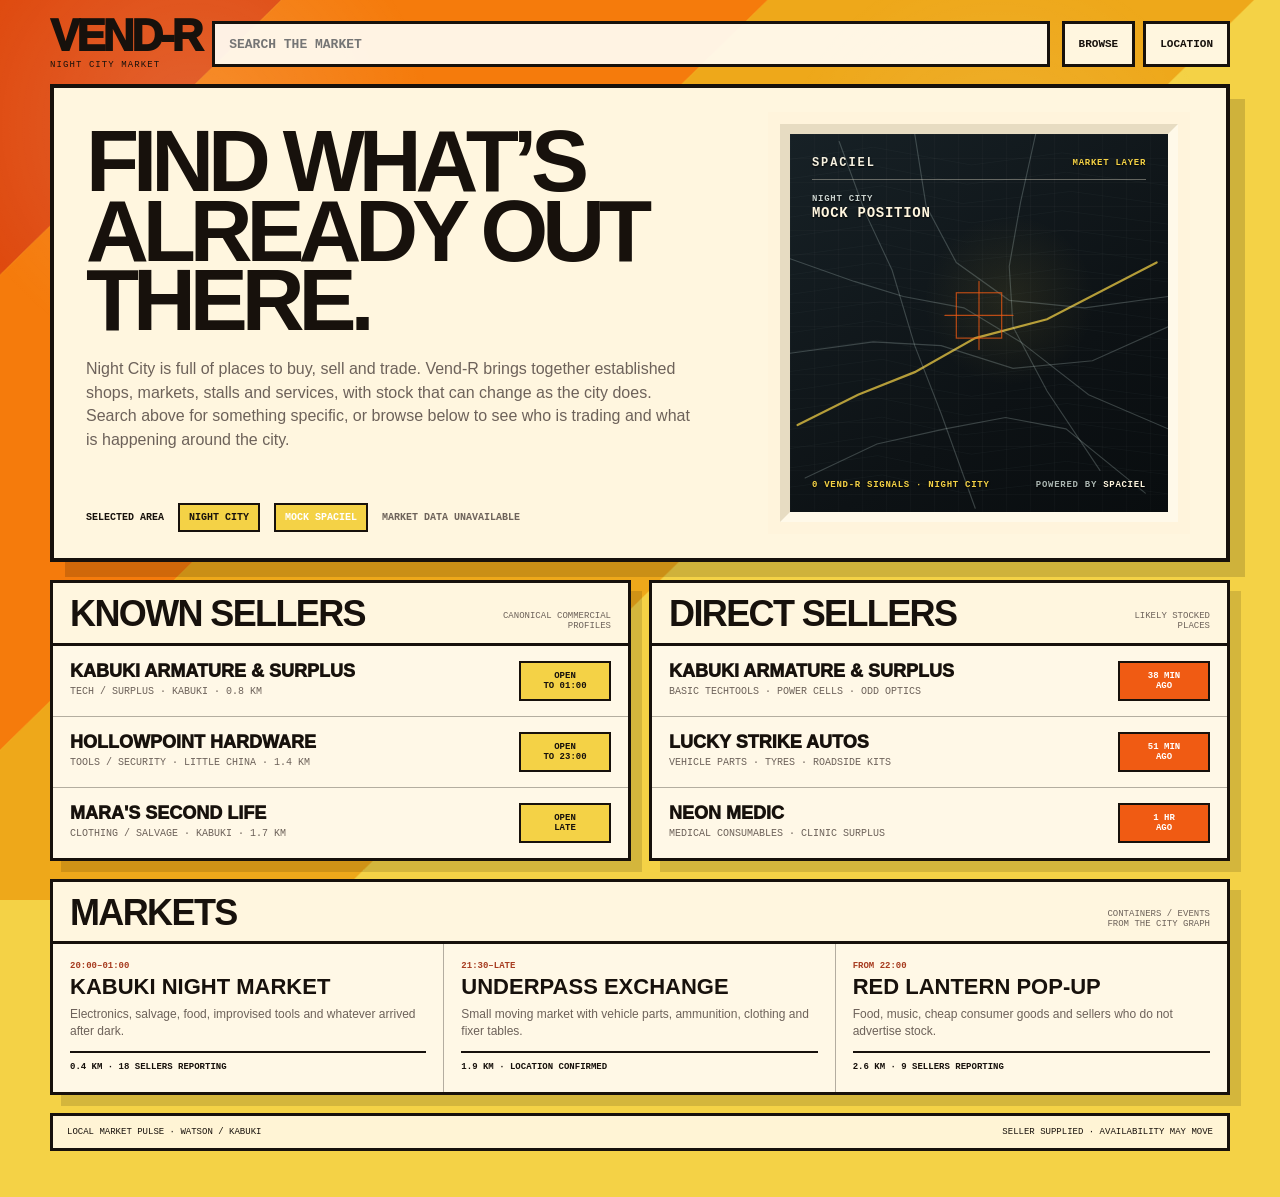
==== web/vendr-live/index.html @ 5e188786 "Keep Vend-R header visually unchanged while sticky" ====
<!doctype html>
<!-- LIVE VEND-R FRONTEND NOTE:
     Canonical browser UI: vendr-live-catalogger-demo/web/vendr-live/index.html
     This is the Supabase-connected Vend-R frontend. Apply live UI changes here.
     Do not use main/index.html or the duplicate frontend as the live UI source.
-->
<html lang="en">
<head>
<meta charset="utf-8">
<meta name="viewport" content="width=device-width,initial-scale=1">
<title>Vend-R · Night City Market</title>
<style>
:root{
  /* -------- LOCKED THEME -------- */
  --rear-1:#df4a0f;   /* deepest orange */
  --rear-2:#f57b0c;   /* tangerine */
  --rear-3:#eea81a;   /* amber */
  --rear-4:#f4d246;   /* yellow field */

  --front-1:#f05b13;
  --front-2:#f47b10;
  --front-3:#eda315;

  --cream:#fff6df;
  --paper:#fffaf0;
  --ink:#17110c;
  --muted:#6d625a;
  --rule:rgba(23,17,12,.32);

  --panel-border:3px solid var(--ink);
  --hero-border:4px solid var(--ink);
  --shadow:11px 11px 0 rgba(0,0,0,.13);
  --hero-shadow:15px 15px 0 rgba(0,0,0,.15);

  --slant:95vw;
  --band-step:38vw;
  --band-period:204vw;
  --bg-band-width:133vw;
  --bg-yellow-width:185vw;

  --fg-start:135vw;
  --fg-end:-360vw;
  --bg-base:-99.5vw;
}
*{box-sizing:border-box}
html{background:var(--rear-4)}
body{
  margin:0;
  min-height:100vh;
  background:var(--rear-4);
  color:var(--ink);
  font-family:Arial,Helvetica,sans-serif;
}
button,input,select{font:inherit}

/* -------- MOCK SPATIAL CONTROL -------- */
.topbar-actions{display:flex;gap:8px;align-items:center}
.spatial-source-token{background:var(--front-1);color:#fff}
.spatial-overlay[hidden]{display:none}
.spatial-overlay{
  position:fixed;inset:0;z-index:9000;display:grid;place-items:center;
  padding:18px;background:rgba(23,17,12,.58)
}
.spatial-dialog{
  width:min(620px,100%);border:4px solid var(--ink);background:var(--cream);
  box-shadow:18px 18px 0 rgba(0,0,0,.23)
}
.spatial-dialog-head{
  display:flex;justify-content:space-between;gap:18px;align-items:flex-start;
  padding:18px;border-bottom:3px solid var(--ink)
}
.spatial-dialog-head h2{
  margin:5px 0 0;font-size:clamp(28px,5vw,42px);line-height:.9;
  letter-spacing:-.04em;text-transform:uppercase
}
.spatial-dialog-head p{
  max-width:500px;margin:9px 0 0;color:var(--muted);font-size:12px;line-height:1.45
}
.spatial-close{
  flex:0 0 38px;width:38px;height:38px;border:2px solid var(--ink);
  background:var(--paper);font-weight:1000;cursor:pointer
}
.spatial-dialog-body{display:grid;gap:14px;padding:18px}
.spatial-dialog-body label{
  display:grid;gap:7px;font:900 9px ui-monospace,SFMono-Regular,Menlo,monospace;
  text-transform:uppercase
}
.spatial-dialog-body select{
  width:100%;min-height:48px;border:3px solid var(--ink);background:var(--paper);
  color:var(--ink);padding:0 12px;font:800 13px ui-monospace,SFMono-Regular,Menlo,monospace
}
.spatial-readout{
  border:2px solid var(--ink);background:var(--paper);padding:12px;
  font:800 10px ui-monospace,SFMono-Regular,Menlo,monospace;
  line-height:1.65;text-transform:uppercase
}
.spatial-actions{display:flex;justify-content:flex-end;gap:9px}
.spatial-actions button{
  min-height:44px;border:3px solid var(--ink);background:var(--rear-4);color:var(--ink);
  padding:0 14px;font:1000 10px ui-monospace,SFMono-Regular,Menlo,monospace;
  text-transform:uppercase;cursor:pointer
}
.spatial-actions .primary{background:var(--front-1);color:#fff}
@media(max-width:620px){
  .topbar-actions{gap:5px}
  .topbar-actions .action-btn{padding:0 9px}
  .spatial-dialog{box-shadow:10px 10px 0 rgba(0,0,0,.23)}
}

/* -------- BACKGROUND FIELD -------- */
.background{
  position:fixed;
  inset:0;
  z-index:0;
  overflow:hidden;
  background:var(--rear-4);
}
.bg-train{
  position:absolute;
  inset:0 auto 0 0;
  width:5000vw;
  will-change:transform;
}
.bg-period{
  position:absolute;
  top:0;
  width:var(--band-period);
  height:100%;
}
.bg-band{
  position:absolute;
  top:-16vh;
  height:132vh;
  width:var(--bg-band-width);
  clip-path:polygon(var(--slant) 0,100% 0,var(--band-step) 100%,0 100%);
}
.bg-band.one{left:0;background:var(--rear-1)}
.bg-band.two{left:38vw;background:var(--rear-2)}
.bg-band.three{left:76vw;background:var(--rear-3)}
.bg-band.four{
  left:114vw;
  width:var(--bg-yellow-width);
  clip-path:polygon(var(--slant) 0,100% 0,90vw 100%,0 100%);
  background:var(--rear-4);
}
.background:after{
  content:"";
  position:absolute;
  inset:0;
  pointer-events:none;
  background:
    radial-gradient(circle at 15% 14%, rgba(255,255,255,.14), transparent 18%),
    radial-gradient(circle at 78% 20%, rgba(255,255,255,.09), transparent 18%);
}

/* -------- GLOBAL APP FRAME -------- */
.app{position:relative;z-index:10}
.view{display:none}
.view.active{display:block}
.shell{
  width:min(1180px, calc(100% - 28px));
  margin:0 auto;
  padding:18px 0 46px;
}
.topbar{
  position:sticky;
  top:0;
  z-index:400;
  display:grid;
  grid-template-columns:auto 1fr auto;
  align-items:center;
  gap:12px;
  margin-bottom:14px;
}
.brand{
  font-weight:1000;
  font-size:clamp(28px,4vw,44px);
  letter-spacing:-.07em;
  line-height:.8;
}
.brand small{
  display:block;
  margin-top:7px;
  font:9px ui-monospace,SFMono-Regular,Menlo,monospace;
  letter-spacing:.12em;
  text-transform:uppercase;
}
.inline-search{
  position:relative;
  height:46px;
  border:3px solid var(--ink);
  background:rgba(255,250,240,.95);
  display:flex;
  align-items:center;
}
.search-suggest{
  position:absolute;
  z-index:300;
  top:calc(100% + 7px);
  left:-3px;
  right:-3px;
  border:3px solid var(--ink);
  background:var(--paper);
  max-height:min(62vh,520px);
  overflow-y:scroll;
  overflow-x:hidden;
  scrollbar-width:auto;
  scrollbar-color:var(--front-1) var(--cream);
}
.search-suggest::-webkit-scrollbar{width:13px}
.search-suggest::-webkit-scrollbar-track{
  background:var(--cream);
  border-left:2px solid var(--ink);
}
.search-suggest::-webkit-scrollbar-thumb{
  background:var(--front-1);
  border:2px solid var(--ink);
}
.search-suggest[hidden]{display:none}
.suggest-head{
  padding:8px 11px;
  border-bottom:2px solid var(--ink);
  background:var(--cream);
  color:var(--muted);
  font:900 8px ui-monospace,SFMono-Regular,Menlo,monospace;
  text-transform:uppercase;
  letter-spacing:.08em;
}
.suggest-row{
  width:100%;
  border:0;
  border-bottom:1px solid var(--rule);
  background:transparent;
  color:var(--ink);
  padding:10px 11px;
  text-align:left;
  cursor:pointer;
}
.suggest-row:last-child{border-bottom:0}
.suggest-row:hover,.suggest-row.active{background:rgba(244,210,70,.22)}
.suggest-row strong{
  display:block;
  font-size:14px;
  line-height:1;
  text-transform:uppercase;
}
.suggest-row span{
  display:block;
  margin-top:4px;
  color:var(--muted);
  font:800 8px ui-monospace,SFMono-Regular,Menlo,monospace;
  text-transform:uppercase;
}
.suggest-row.search-all{
  background:var(--rear-4);
  border-top:2px solid var(--ink);
}
.search-page-hero{
  padding:22px 24px 24px;
}
.search-page-hero .hero-title{
  margin-bottom:12px;
  font-size:clamp(42px,7.5vw,88px);
}
.search-page-copy{
  max-width:760px;
  color:var(--muted);
  font-size:14px;
  line-height:1.45;
}
.search-page-form{
  display:grid;
  grid-template-columns:minmax(0,1fr) auto;
  margin-top:18px;
  border:4px solid var(--ink);
  background:var(--paper);
}
.search-page-form input{
  min-width:0;
  border:0;
  outline:0;
  background:transparent;
  padding:0 16px;
  min-height:58px;
  color:var(--ink);
  font:900 17px ui-monospace,SFMono-Regular,Menlo,monospace;
  text-transform:uppercase;
}
.search-page-form button{
  border:0;
  border-left:4px solid var(--ink);
  padding:0 18px;
  background:var(--front-1);
  color:#fff;
  font:1000 11px ui-monospace,SFMono-Regular,Menlo,monospace;
  text-transform:uppercase;
  cursor:pointer;
}
.search-empty{
  margin-top:18px;
  border:4px solid var(--ink);
  background:var(--cream);
  box-shadow:var(--shadow);
  padding:22px;
  font-weight:900;
  text-transform:uppercase;
}
@media(max-width:520px){
  .search-page-form{grid-template-columns:1fr}
  .search-page-form button{min-height:44px;border-left:0;border-top:4px solid var(--ink)}
  .search-suggest{
    max-height:195px;
    scrollbar-gutter:stable;
  }
  .suggest-head{min-height:27px}
  .suggest-row{
    min-height:56px;
    padding-top:9px;
    padding-bottom:9px;
  }
}
.inline-search input{
  width:100%;
  height:100%;
  border:0;
  outline:0;
  background:transparent;
  padding:0 14px;
  color:var(--ink);
  font:700 13px ui-monospace,SFMono-Regular,Menlo,monospace;
}
.action-btn{
  height:46px;
  border:3px solid var(--ink);
  background:var(--cream);
  padding:0 14px;
  color:var(--ink);
  font:900 11px ui-monospace,SFMono-Regular,Menlo,monospace;
  text-transform:uppercase;
  cursor:pointer;
}

.hero{
  background:var(--cream);
  border:var(--hero-border);
  box-shadow:var(--hero-shadow);
  padding:26px;
  margin-bottom:18px;
}
.home-hero{padding:0;overflow:hidden}
.home-hero-grid{
  display:grid;
  grid-template-columns:minmax(0,1fr) clamp(414px,40vw,494px);
  min-height:438px;
  align-items:stretch;
}
.home-hero-copy{
  padding:30px 28px 26px 32px;
  display:flex;
  flex-direction:column;
  justify-content:space-between;
  gap:30px;
}
.home-hero .hero-title{
  max-width:720px;
  margin-bottom:22px;
  font-size:clamp(46px,6.8vw,88px);
}
.home-hero .hero-copy{max-width:640px;font-size:16px}
.hero-location-line{margin-top:0}

/* Spaciel sits inside an equal cream surround. The bevel is one simple sloped frame. */
.spaciel-aperture{
  position:relative;
  align-self:center;
  justify-self:center;
  width:calc(100% - 48px);
  max-width:422px;
  aspect-ratio:1/1;
  margin:24px;
  padding:12px;
  background:#fff4dc;
}
.spaciel-cutin{
  position:relative;
  width:100%;
  height:100%;
  min-width:0;
  min-height:0;
  overflow:hidden;
  border:10px solid;
  border-color:
    #e7dcc2
    #fff9e9
    #fff9e9
    #e7dcc2;
  background:
    radial-gradient(circle at 58% 44%,rgba(244,210,70,.09),transparent 28%),
    linear-gradient(145deg,#172126,#0d1215 64%,#090d0f);
  color:#f5f0df;
  isolation:isolate;
}
.spaciel-cutin:after{
  content:"";
  position:absolute;
  inset:0;
  pointer-events:none;
  z-index:2;
  box-shadow:inset 0 0 55px rgba(0,0,0,.62);
  background:
    linear-gradient(rgba(255,255,255,.025) 1px,transparent 1px),
    linear-gradient(90deg,rgba(255,255,255,.025) 1px,transparent 1px);
  background-size:24px 24px;
  mix-blend-mode:screen;
}
#spacielCanvas,
#searchSpacielCanvas{
  position:absolute;
  inset:0;
  width:100%;
  height:100%;
  z-index:1;
  display:block;
}
.spaciel-hud{
  position:absolute;
  z-index:3;
  font:900 9px ui-monospace,SFMono-Regular,Menlo,monospace;
  letter-spacing:.08em;
  text-transform:uppercase;
  text-shadow:0 1px 2px #000;
}
.spaciel-topline{
  top:22px;left:22px;right:22px;
  display:flex;justify-content:space-between;align-items:center;
  padding-bottom:9px;border-bottom:1px solid rgba(255,246,223,.35);
}
.spaciel-topline strong{font-size:12px;letter-spacing:.16em}
.spaciel-topline span{color:#f4d246}
.spaciel-place{top:60px;left:22px;color:#c9d2cf;line-height:1.25}
.spaciel-place strong{color:#fff6df;font-size:14px}
.spaciel-readout{
  left:22px;bottom:22px;
  color:#f4d246;
}
.spaciel-powered{
  right:22px;bottom:22px;color:#aab6b2;text-align:right;
}
.spaciel-powered strong{color:#fff6df}

.kicker{
  font:10px ui-monospace,SFMono-Regular,Menlo,monospace;
  color:#a73c20;
  text-transform:uppercase;
  letter-spacing:.14em;
}
.hero-title{
  margin:8px 0 18px;
  font-size:clamp(48px,8vw,100px);
  line-height:.8;
  letter-spacing:-.07em;
  text-transform:uppercase;
}
.hero-title.vendor{
  font-size:clamp(43px,7.6vw,88px);
  line-height:.82;
}
.hero-copy{
  max-width:760px;
  margin:0;
  color:var(--muted);
  font-size:15px;
  line-height:1.48;
}
.hero-meta{
  display:flex;
  flex-wrap:wrap;
  gap:8px;
  margin:14px 0 18px;
}
.tag{
  border:2px solid var(--ink);
  background:var(--paper);
  padding:7px 9px 6px;
  font:900 10px ui-monospace,SFMono-Regular,Menlo,monospace;
  text-transform:uppercase;
}
.tag.yellow{background:var(--rear-4)}
.tag.orange{background:var(--front-1); color:#fff}
.hero-search{
  border:4px solid var(--ink);
  background:var(--paper);
  min-height:68px;
  display:grid;
  grid-template-columns:1fr auto;
}
.hero-search input{
  min-width:0;
  border:0;
  outline:0;
  background:transparent;
  color:var(--ink);
  padding:0 18px;
  font:900 clamp(15px,2.2vw,23px) ui-monospace,SFMono-Regular,Menlo,monospace;
  text-transform:uppercase;
}
.hero-search button{
  border:0;
  border-left:4px solid var(--ink);
  background:var(--front-1);
  color:#fff;
  padding:0 22px;
  font:1000 12px ui-monospace,SFMono-Regular,Menlo,monospace;
  text-transform:uppercase;
}
.nearby-line{
  display:flex;
  flex-wrap:wrap;
  gap:8px 14px;
  align-items:center;
  margin-top:13px;
  font:900 10px ui-monospace,SFMono-Regular,Menlo,monospace;
  text-transform:uppercase;
}
.token{
  border:2px solid var(--ink);
  background:var(--rear-4);
  padding:7px 9px;
}
.muted{color:var(--muted)}

/* -------- PANELS -------- */
.grid-2{
  display:grid;
  grid-template-columns:1fr 1fr;
  gap:18px;
}
.grid-wide{grid-column:1/-1}
.vendor-layout{
  display:grid;
  grid-template-columns:minmax(0,1.75fr) minmax(280px,.72fr);
  gap:18px;
}
.side-stack{
  display:grid;
  gap:18px;
}
.panel{
  background:var(--cream);
  border:var(--panel-border);
  box-shadow:var(--shadow);
}
.section-head{
  display:flex;
  justify-content:space-between;
  align-items:end;
  gap:12px;
  padding:15px 17px 12px;
  border-bottom:3px solid var(--ink);
}
.section-head h2{
  margin:0;
  font-size:clamp(24px,3vw,36px);
  line-height:.9;
  letter-spacing:-.045em;
  text-transform:uppercase;
}
.section-head span{
  color:var(--muted);
  text-align:right;
  font:9px ui-monospace,SFMono-Regular,Menlo,monospace;
  text-transform:uppercase;
}
.list-row{
  width:100%;
  border:0;
  border-bottom:1px solid var(--rule);
  background:rgba(255,250,240,.42);
  color:var(--ink);
  text-align:left;
  display:grid;
  grid-template-columns:minmax(0,1fr) auto;
  gap:12px;
  align-items:center;
  padding:15px 17px;
  cursor:pointer;
}
.list-row:last-child{border-bottom:0}
.list-row:hover{background:rgba(255,255,255,.38)}
.row-title{
  font-weight:1000;
  font-size:18px;
  line-height:1;
  text-transform:uppercase;
}
.row-sub{
  margin-top:5px;
  color:var(--muted);
  font:10px ui-monospace,SFMono-Regular,Menlo,monospace;
  line-height:1.35;
  text-transform:uppercase;
}
.row-status{
  min-width:92px;
  border:2px solid var(--ink);
  background:var(--rear-4);
  padding:8px 9px;
  text-align:center;
  font:900 9px ui-monospace,SFMono-Regular,Menlo,monospace;
  text-transform:uppercase;
}
.row-status.orange{background:var(--front-1); color:#fff}
.row-status.amber{background:var(--rear-3)}

.cards-3{
  display:grid;
  grid-template-columns:repeat(3,1fr);
}
.mini-card{
  padding:17px;
  min-height:148px;
  background:rgba(255,250,240,.38);
  border-right:1px solid var(--rule);
}
.mini-card:last-child{border-right:0}
.mini-time{
  font:900 9px ui-monospace,SFMono-Regular,Menlo,monospace;
  color:#a73c20;
  text-transform:uppercase;
}
.mini-card h3{
  margin:6px 0 8px;
  font-size:22px;
  line-height:.95;
  text-transform:uppercase;
}
.mini-card p{
  margin:0;
  color:var(--muted);
  font-size:12px;
  line-height:1.4;
}
.mini-dist{
  margin-top:12px;
  padding-top:9px;
  border-top:2px solid var(--ink);
  font:900 9px ui-monospace,SFMono-Regular,Menlo,monospace;
  text-transform:uppercase;
}


/* -------- ITEM-SEARCH ARRIVAL -------- */
.offer-focus{
  margin-bottom:18px;
  border:4px solid var(--ink);
  background:var(--cream);
  box-shadow:var(--shadow);
  padding:16px 18px 17px;
}
.offer-focus[hidden]{display:none}
.offer-focus-row{
  display:grid;
  grid-template-columns:minmax(0,1fr) auto;
  gap:18px;
  align-items:end;
}
.offer-focus h1{
  margin:5px 0 0;
  font-size:clamp(34px,6.6vw,72px);
  line-height:.86;
  letter-spacing:-.025em;
  text-transform:uppercase;
}
.offer-readout{
  min-width:132px;
  text-align:right;
}
.offer-readout strong{
  display:block;
  font:1000 clamp(20px,3.5vw,34px) ui-monospace,SFMono-Regular,Menlo,monospace;
}
.offer-readout span,
.offer-sub{
  display:block;
  margin-top:5px;
  color:var(--muted);
  font:900 9px ui-monospace,SFMono-Regular,Menlo,monospace;
  letter-spacing:.08em;
  text-transform:uppercase;
}
.stock-row{padding:10px 16px}
.stock-row.menu-row{grid-template-columns:minmax(0,1fr) auto}
.stock-name{
  font-size:23px;
  line-height:.98;
  letter-spacing:-.012em;
}
.stock-sub{font-size:11px;line-height:1.25;margin-top:4px}
.stock-meta{font-size:11px;line-height:1.28}
.stock-meta strong{font-size:14px}
.stock-name.related{
  color:var(--front-2);
  -webkit-text-stroke:1.9px var(--ink);
  paint-order:stroke fill;
  text-shadow:.8px .8px 0 var(--ink);
}
.stock-name.exact{
  color:var(--rear-2);
  -webkit-text-stroke:2.1px var(--ink);
  paint-order:stroke fill;
  text-shadow:1px 1px 0 var(--ink);
  animation:vendrFocus 2.5s cubic-bezier(.22,.72,.18,1);
}
@keyframes vendrFocus{
  0%,100%{color:var(--rear-2)}
  40%,68%{color:var(--rear-4)}
}
.stock-row.exact-row{background:rgba(244,210,70,.14)}
.stock-row.related-row{background:rgba(244,123,16,.06)}
@media (max-width:760px){
  .offer-focus-row{grid-template-columns:1fr}
  .offer-readout{text-align:left}
}


/* -------- SEARCH RESULT OFFERS -------- */
.search-offer-section{
  margin-top:18px;
  border:4px solid var(--ink);
  background:var(--cream);
  box-shadow:var(--shadow);
}
.search-offer-head{
  display:flex;
  justify-content:space-between;
  gap:14px;
  align-items:end;
  padding:12px 14px 10px;
  border-bottom:3px solid var(--ink);
}
.search-offer-head h2{
  margin:0;
  font-size:24px;
  line-height:.95;
  text-transform:uppercase;
}
.search-offer-head span{
  color:var(--muted);
  font:900 9px ui-monospace,SFMono-Regular,Menlo,monospace;
  text-transform:uppercase;
  text-align:right;
}
.search-offer-list{display:grid}
.search-offer{
  width:100%;
  border:0;
  border-bottom:1px solid var(--rule);
  background:rgba(255,250,240,.56);
  color:var(--ink);
  display:grid;
  grid-template-columns:minmax(0,1.45fr) minmax(0,1fr) auto;
  gap:14px;
  align-items:center;
  padding:11px 14px;
  text-align:left;
  cursor:pointer;
}
.search-offer:last-child{border-bottom:0}
.search-offer:hover{background:rgba(244,210,70,.14)}
.search-offer .item-name,
.search-offer .seller-name{
  display:block;
  font-size:20px;
  line-height:1;
  font-weight:1000;
  text-transform:uppercase;
}
.search-offer .seller-name{font-size:17px}
.search-offer .item-meta,
.search-offer .place-meta,
.search-offer .price-meta{
  display:block;
  margin-top:4px;
  color:var(--muted);
  font:900 9px ui-monospace,SFMono-Regular,Menlo,monospace;
  text-transform:uppercase;
  letter-spacing:.05em;
}
.search-offer .price-block{
  min-width:104px;
  text-align:right;
}
.search-offer .price{
  display:block;
  font:1000 20px ui-monospace,SFMono-Regular,Menlo,monospace;
}
.search-offer.plausible .price{
  font-size:11px;
  color:var(--muted);
}
.search-offer.exact-mode{
  grid-template-columns:minmax(0,1fr) auto;
}
.search-offer.exact-mode .item-col{display:none}
@media(max-width:700px){
  .search-offer{
    grid-template-columns:minmax(0,1fr) auto;
  }
  .search-offer .seller-col{grid-column:1}
  .search-offer .price-block{grid-column:2;grid-row:1 / span 2}
  .search-offer.exact-mode{grid-template-columns:minmax(0,1fr) auto}
}


/* -------- NEARBY SEARCH PAGE -------- */
.search-nearby-hero{padding:0;overflow:hidden}
.search-nearby-grid{
  display:grid;
  grid-template-columns:minmax(0,1.2fr) clamp(370px,38vw,470px);
  min-height:430px;
  align-items:stretch;
}
.search-nearby-copy{
  padding:27px 25px 24px 29px;
  display:flex;
  flex-direction:column;
  min-width:0;
}
.search-nearby-copy .hero-title{
  margin:5px 0 7px;
  font-size:clamp(42px,6.5vw,78px);
}
.search-query-line{
  color:var(--muted);
  font:900 10px ui-monospace,SFMono-Regular,Menlo,monospace;
  text-transform:uppercase;
  letter-spacing:.06em;
  margin-bottom:13px;
}
.nearby-offer-list{
  border-top:3px solid var(--ink);
  margin-top:auto;
}
.nearby-offer{
  width:100%;
  border:0;
  border-bottom:1px solid var(--rule);
  background:transparent;
  color:var(--ink);
  display:grid;
  grid-template-columns:minmax(0,1fr) auto;
  gap:12px;
  align-items:center;
  padding:10px 0;
  text-align:left;
  cursor:pointer;
}
.nearby-offer:last-child{border-bottom:0}
.nearby-offer:hover{background:rgba(244,210,70,.12)}
.nearby-offer strong{
  display:block;
  font-size:16px;
  line-height:1;
  text-transform:uppercase;
}
.nearby-offer span{
  display:block;
  margin-top:4px;
  color:var(--muted);
  font:900 8px ui-monospace,SFMono-Regular,Menlo,monospace;
  text-transform:uppercase;
}
.nearby-offer .nearby-price{
  margin:0;
  min-width:82px;
  text-align:right;
  color:var(--ink);
  font-size:15px;
}
.search-location-card{
  position:relative;
  align-self:center;
  justify-self:center;
  width:calc(100% - 48px);
  max-width:410px;
  aspect-ratio:1/1;
  margin:24px;
  padding:12px;
  background:#fff4dc;
}
.search-location-card .spaciel-cutin{height:100%}
.search-location-label{
  position:absolute;
  z-index:4;
  left:22px;
  right:22px;
  bottom:54px;
  border:2px solid rgba(255,246,223,.72);
  background:rgba(12,17,20,.78);
  padding:9px 10px;
  color:#fff6df;
}
.search-location-label span{
  display:block;
  color:#c9d2cf;
  font:800 8px ui-monospace,SFMono-Regular,Menlo,monospace;
  text-transform:uppercase;
}
.search-location-label strong{
  display:block;
  margin-top:3px;
  font-size:16px;
  text-transform:uppercase;
}
.search-location-label small{
  display:block;
  margin-top:3px;
  color:#f4d246;
  font:800 8px ui-monospace,SFMono-Regular,Menlo,monospace;
  text-transform:uppercase;
}
.results-sort{
  display:flex;
  flex-wrap:wrap;
  gap:6px;
  padding:10px 14px;
  border-bottom:2px solid var(--ink);
  background:rgba(255,250,240,.45);
}
.results-sort button{
  border:2px solid var(--ink);
  background:var(--paper);
  padding:6px 8px;
  color:var(--ink);
  font:900 8px ui-monospace,SFMono-Regular,Menlo,monospace;
  text-transform:uppercase;
  cursor:pointer;
}
.results-sort button.on{background:var(--rear-4)}
.related-items{
  display:grid;
  grid-template-columns:repeat(3,minmax(0,1fr));
}
.related-item{
  border:0;
  border-right:1px solid var(--rule);
  background:rgba(255,250,240,.42);
  padding:15px;
  text-align:left;
  color:var(--ink);
  cursor:pointer;
}
.related-item:last-child{border-right:0}
.related-item:hover{background:rgba(244,210,70,.14)}
.related-item strong{
  display:block;
  font-size:17px;
  line-height:1;
  text-transform:uppercase;
}
.related-item span{
  display:block;
  margin-top:5px;
  color:var(--muted);
  font:900 8px ui-monospace,SFMono-Regular,Menlo,monospace;
  text-transform:uppercase;
}
@media(max-width:760px){
  .search-nearby-hero{padding:0}
  .search-nearby-grid{
    display:block;
    min-height:0;
    width:100%;
  }
  .search-nearby-copy{
    padding:20px 18px 17px;
    min-height:0;
  }
  .search-nearby-copy .hero-title{
    font-size:clamp(42px,14vw,58px);
    line-height:.82;
  }
  .search-location-card{
    box-sizing:border-box;
    width:calc(100% - 28px);
    max-width:none;
    margin:0 14px 14px;
    padding:8px;
    aspect-ratio:4/3;
  }
  .search-location-card .spaciel-cutin{width:100%;height:100%}
  .related-items{grid-template-columns:1fr}
  .related-item{border-right:0;border-bottom:1px solid var(--rule)}
  .related-item:last-child{border-bottom:0}
}

/* -------- VENDOR PAGE -------- */
.vendor-hero{
  padding:0;
  overflow:hidden;
}
.vendor-photo-strip{
  position:relative;
  min-height:245px;
  padding:25px 27px 22px;
  display:flex;
  flex-direction:column;
  justify-content:flex-end;
  overflow:hidden;
  background:
    linear-gradient(90deg,rgba(23,17,12,.48) 0%,rgba(23,17,12,.22) 46%,rgba(23,17,12,.04) 100%),
    linear-gradient(135deg,#7b6b58,#d5c8ae);
  background-size:cover;
  background-position:50% 50%;
  color:var(--cream);
}
.vendor-photo-strip:after{
  content:"";
  position:absolute;
  inset:0;
  pointer-events:none;
  background:linear-gradient(180deg,rgba(0,0,0,.015),rgba(0,0,0,.07));
}
.vendor-photo-content{
  position:relative;
  z-index:1;
  max-width:930px;
}
.vendor-photo-strip .kicker{
  color:#ffd86a;
  text-shadow:0 1px 2px rgba(0,0,0,.7);
}
.vendor-photo-strip .hero-title.vendor{
  color:var(--cream);
  margin-bottom:17px;
  text-shadow:0 2px 3px rgba(0,0,0,.72),0 0 10px rgba(0,0,0,.24);
}
.vendor-photo-strip .hero-meta{margin-bottom:0}
.vendor-photo-strip .tag{
  color:var(--ink);
  text-shadow:none;
}
.vendor-photo-credit{
  position:absolute;
  right:13px;
  bottom:10px;
  z-index:2;
  max-width:48%;
  text-align:right;
  color:rgba(255,246,223,.72);
  font:700 8px ui-monospace,SFMono-Regular,Menlo,monospace;
  letter-spacing:.05em;
  text-transform:uppercase;
}
.vendor-photo-credit a{
  color:inherit;
  text-decoration:none;
  border-bottom:1px solid rgba(255,246,223,.35);
}
.vendor-photo-credit a:hover{color:#fff}
.vendor-info-body{padding:22px 27px 25px}
.hero-columns{
  display:grid;
  grid-template-columns:minmax(0,1.5fr) minmax(220px,.7fr);
  gap:22px;
  align-items:end;
}
.owner{
  border-left:4px solid var(--ink);
  padding-left:13px;
}
.owner strong{
  display:block;
  text-transform:uppercase;
  font-size:17px;
}
.owner span{
  display:block;
  margin-top:4px;
  color:var(--muted);
  font:11px ui-monospace,SFMono-Regular,Menlo,monospace;
  line-height:1.35;
  text-transform:uppercase;
}
.restock-band{
  background:var(--rear-4);
  border-bottom:3px solid var(--ink);
  padding:10px 18px;
  font:900 10px ui-monospace,SFMono-Regular,Menlo,monospace;
  text-transform:uppercase;
}
.stock-row{
  display:grid;
  grid-template-columns:minmax(0,1.25fr) minmax(130px,.6fr) auto;
  gap:14px;
  align-items:center;
  padding:15px 18px;
  border-bottom:1px solid var(--rule);
  background:rgba(255,250,240,.42);
}
.stock-row:last-child{border-bottom:0}
.stock-name{
  font-size:19px;
  font-weight:1000;
  line-height:1;
  text-transform:uppercase;
}
.stock-sub{
  margin-top:5px;
  color:var(--muted);
  font:10px ui-monospace,SFMono-Regular,Menlo,monospace;
  line-height:1.35;
  text-transform:uppercase;
}
.stock-meta{
  font:10px ui-monospace,SFMono-Regular,Menlo,monospace;
  text-transform:uppercase;
  line-height:1.4;
}
.stock-meta strong{font-size:12px}
.price{
  min-width:88px;
  text-align:center;
  border:2px solid var(--ink);
  padding:10px 9px;
  background:var(--front-1);
  color:#fff;
  font:1000 16px ui-monospace,SFMono-Regular,Menlo,monospace;
}
.price.alt{background:var(--front-2)}
.price.amber{background:var(--rear-3); color:var(--ink)}

.stock-browser{
  border-bottom:3px solid var(--ink);
  background:rgba(255,250,240,.72);
}
.stock-filter-row{
  display:flex;
  gap:6px;
  overflow-x:auto;
  padding:10px 12px 9px;
  scrollbar-width:thin;
  scrollbar-color:var(--front-1) var(--cream);
}
.stock-filter-row::-webkit-scrollbar{height:9px}
.stock-filter-row::-webkit-scrollbar-track{background:var(--cream);border-top:1px solid var(--ink)}
.stock-filter-row::-webkit-scrollbar-thumb{background:var(--front-1);border:1px solid var(--ink)}
.stock-filter{
  flex:0 0 auto;
  border:2px solid var(--ink);
  background:var(--paper);
  color:var(--ink);
  padding:6px 8px;
  font:900 8px ui-monospace,SFMono-Regular,Menlo,monospace;
  text-transform:uppercase;
  cursor:pointer;
}
.stock-filter.on{background:var(--rear-4)}
.stock-browser-nav{
  min-height:38px;
  border-top:1px solid var(--rule);
  padding:7px 10px;
  display:flex;
  justify-content:space-between;
  gap:10px;
  align-items:center;
  color:var(--muted);
  font:900 8px ui-monospace,SFMono-Regular,Menlo,monospace;
  text-transform:uppercase;
}
.stock-pager{
  display:flex;
  align-items:center;
  gap:5px;
  color:var(--ink);
}
.stock-pager button{
  min-width:34px;
  min-height:27px;
  border:2px solid var(--ink);
  background:var(--paper);
  color:var(--ink);
  font:1000 11px ui-monospace,SFMono-Regular,Menlo,monospace;
  cursor:pointer;
}
.stock-pager button:disabled{opacity:.32;cursor:default}
.stock-page-status{min-width:54px;text-align:center}
.stock-empty{
  padding:22px 18px;
  color:var(--muted);
  font:900 10px ui-monospace,SFMono-Regular,Menlo,monospace;
  text-transform:uppercase;
}

.fact-list{padding:3px 16px}
.fact{
  display:grid;
  grid-template-columns:92px 1fr;
  gap:10px;
  padding:12px 0;
  border-bottom:1px solid var(--rule);
}
.fact:last-child{border-bottom:0}
.fact dt{
  margin:0;
  color:var(--muted);
  font:9px ui-monospace,SFMono-Regular,Menlo,monospace;
  text-transform:uppercase;
}
.fact dd{
  margin:0;
  font-size:14px;
  font-weight:800;
}
.market-card-side{padding:17px 18px 18px}
.market-card-side h3{
  margin:5px 0 8px;
  font-size:25px;
  line-height:.95;
  text-transform:uppercase;
}
.market-card-side p{
  margin:0 0 14px;
  color:var(--muted);
  font-size:13px;
  line-height:1.4;
}
.market-line{
  border-top:2px solid var(--ink);
  padding-top:10px;
  font:900 10px ui-monospace,SFMono-Regular,Menlo,monospace;
  text-transform:uppercase;
}
.known-grid{
  display:grid;
  grid-template-columns:1fr 1fr;
  gap:7px;
  padding:15px 16px 17px;
}
.known-grid span{
  border:2px solid var(--ink);
  background:var(--paper);
  padding:9px;
  font:900 9px ui-monospace,SFMono-Regular,Menlo,monospace;
  text-transform:uppercase;
  text-align:center;
}

/* -------- TEMPLATE NOTES -------- */
.template-note{
  margin-top:18px;
  border:var(--panel-border);
  background:rgba(255,246,223,.96);
  box-shadow:var(--shadow);
  padding:12px 14px;
}
.template-note h3{
  margin:0 0 8px;
  font-size:16px;
  text-transform:uppercase;
}
.template-note ul{
  margin:8px 0 0 18px;
  padding:0;
  color:var(--muted);
  font-size:13px;
  line-height:1.5;
}

/* -------- FOOTER -------- */
.footer{
  margin-top:18px;
  border:var(--panel-border);
  background:rgba(255,246,223,.94);
  padding:11px 14px;
  display:flex;
  justify-content:space-between;
  gap:12px;
  font:9px ui-monospace,SFMono-Regular,Menlo,monospace;
  text-transform:uppercase;
}
.footer span:last-child{text-align:right}

/* -------- STINGER TRANSITION -------- */
.stinger-layer{
  position:fixed;
  inset:0;
  z-index:5000;
  overflow:hidden;
  pointer-events:none;
}
.fg-page{
  position:absolute;
  top:-16vh;
  width:320vw;
  height:132vh;
  clip-path:polygon(var(--slant) 0,100% 0,225vw 100%,0 100%);
  will-change:transform;
}
.fg-page.one{background:var(--front-1);z-index:1}
.fg-page.two{background:var(--front-2);z-index:2}
.fg-page.three{background:var(--front-3);z-index:3}

/* -------- RESPONSIVE -------- */
@media (max-width:920px) and (min-width:761px){
  .home-hero-grid{grid-template-columns:minmax(0,1fr) 390px}
  .home-hero-copy{padding:24px}
  .home-hero .hero-title{font-size:clamp(42px,5.6vw,64px)}
  .spaciel-aperture{width:calc(100% - 40px);margin:20px;padding:10px}
}
@media (max-width:760px){
  .shell{width:min(100% - 22px,680px);padding-top:11px}
  .topbar{grid-template-columns:1fr auto}
  .inline-search{grid-column:1/-1;grid-row:2}
  .grid-2,.vendor-layout{grid-template-columns:1fr}
  .home-hero-grid{grid-template-columns:1fr}
  .spaciel-aperture{
    width:calc(100% - 36px);
    margin:0 18px 18px;
    padding:10px;
    aspect-ratio:1/1;
  }
  .grid-wide{grid-column:auto}
  .cards-3{grid-template-columns:1fr}
  .mini-card{border-right:0;border-bottom:1px solid var(--rule)}
  .mini-card:last-child{border-bottom:0}
  .hero{padding:18px}
  .search-nearby-hero{padding:0}
  .hero-columns{grid-template-columns:1fr}
  .vendor-photo-strip{min-height:205px;padding:20px 18px 18px}
  .vendor-info-body{padding:18px}
  .vendor-photo-credit{right:9px;bottom:8px;max-width:65%;font-size:7px}
  .side-stack{grid-template-columns:1fr 1fr}
  .side-stack .panel:first-child{grid-column:1/-1}
  .stock-row{
    grid-template-columns:1fr auto;
    gap:10px;
  }
  .stock-meta{grid-column:1}
  .price{grid-column:2;grid-row:1 / span 2}
}
@media (max-width:520px){
  .hero-title{font-size:48px}
  .home-hero-copy{padding:22px 18px}
  .home-hero .hero-title{font-size:52px}
  .hero-search{grid-template-columns:1fr}
  .hero-search input{min-height:60px}
  .hero-search button{
    border-left:0;
    border-top:4px solid var(--ink);
    min-height:46px;
  }
  .section-head{align-items:start;flex-direction:column}
  .section-head span{text-align:left}
  .side-stack{grid-template-columns:1fr}
  .side-stack .panel:first-child{grid-column:auto}
  .footer{display:grid}
  .footer span:last-child{text-align:left}
}

.template-note{display:none}
.mini-card[data-shop]{cursor:pointer}
.mini-card[data-shop]:hover{background:rgba(255,255,255,.48)}
.action-btn[disabled]{opacity:.65;cursor:default}

/* Place hierarchy: containers render child businesses in the main list. */
.parent-location-link{
  display:block;width:100%;margin-top:14px;padding:11px 12px;border:2px solid var(--ink);
  background:var(--paper);color:var(--ink);text-align:left;cursor:pointer;
}
.parent-location-link:hover{background:var(--rear-4)}
.parent-location-link>span,.parent-location-link>small{
  display:block;font:900 8px ui-monospace,SFMono-Regular,Menlo,monospace;
  text-transform:uppercase;letter-spacing:.08em;color:var(--muted);
}
.parent-location-link>strong{display:block;margin:4px 0;font-size:14px;text-transform:uppercase}
.place-row{
  width:100%;border:0;border-bottom:1px solid var(--rule);background:rgba(255,250,240,.42);
  display:grid;grid-template-columns:minmax(0,1fr) minmax(120px,.42fr) auto;
  gap:14px;align-items:center;padding:15px 18px;text-align:left;color:var(--ink);cursor:pointer;
}
.place-row:hover{background:rgba(255,255,255,.55)}
.place-row:last-child{border-bottom:0}
.place-row .place-name{font-size:19px;font-weight:1000;line-height:1;text-transform:uppercase}
.place-row .place-desc{margin-top:6px;color:var(--muted);font-size:11px;line-height:1.4}
.place-row .place-tags{display:flex;gap:5px;flex-wrap:wrap;margin-top:8px}
.place-row .place-tag{
  border:1px solid var(--ink);padding:4px 6px;background:var(--paper);
  font:900 8px ui-monospace,SFMono-Regular,Menlo,monospace;text-transform:uppercase;
}
.place-row .place-meta{
  text-align:right;font:9px/1.35 ui-monospace,SFMono-Regular,Menlo,monospace;
  text-transform:uppercase;color:var(--muted);
}
.place-row .place-meta strong{display:block;color:var(--ink)}
.place-row .place-arrow{font:1000 10px ui-monospace,SFMono-Regular,Menlo,monospace;text-transform:uppercase}
.stock-subsection-title{
  padding:12px 18px;border-bottom:3px solid var(--ink);background:var(--rear-4);
  font:1000 10px ui-monospace,SFMono-Regular,Menlo,monospace;text-transform:uppercase;letter-spacing:.07em;
}
@media(max-width:760px){
  .place-row{grid-template-columns:minmax(0,1fr) auto}
  .place-row .place-meta{grid-column:1;text-align:left}
  .place-row .place-arrow{grid-column:2;grid-row:1/3}
}

</style>
</head>
<body>

<div class="background">
  <div class="bg-train" id="bgTrain"></div>
</div>

<div class="app">
  <!-- ========== HOME TEMPLATE ========== -->
  <section class="view active" id="homeView">
    <div class="shell">
      <header class="topbar">
        <div class="brand">VEND-R<small>Night City Market</small></div>
        <label class="inline-search">
          <input id="marketSearchTop" type="search" placeholder="SEARCH THE MARKET" autocomplete="off">
          <div class="search-suggest" id="marketSuggest" hidden></div>
        </label>
        <div class="topbar-actions">
          <button class="action-btn" id="marketBrowseButton">Browse</button>
          <button class="action-btn" id="spatialMockButton">Location</button>
        </div>
      </header>

      <section class="hero home-hero">
        <div class="home-hero-grid">
          <div class="home-hero-copy">
            <div>
              <h1 class="hero-title">Find what’s already out there.</h1>
              <p class="hero-copy">
                Night City is full of places to buy, sell and trade. Vend-R brings together established shops,
                markets, stalls and services, with stock that can change as the city does. Search above for
                something specific, or browse below to see who is trading and what is happening around the city.
              </p>
            </div>

            <div class="nearby-line hero-location-line">
              <span>Selected area</span>
              <span class="token" id="selectedAreaToken">Night City</span>
              <span class="token spatial-source-token" id="spatialSourceToken">Mock Spaciel</span>
              <span class="muted" id="marketPulse">Connecting to Night City market data…</span>
            </div>
          </div>

          <div class="spaciel-aperture">
            <div class="spaciel-cutin" aria-label="Spaciel Night City market layer preview">
              <canvas id="spacielCanvas"></canvas>
              <div class="spaciel-hud spaciel-topline">
                <strong>SPACIEL</strong><span>MARKET LAYER</span>
              </div>
              <div class="spaciel-hud spaciel-place">
                <span id="spacielAreaLabel">NIGHT CITY</span><br><strong id="spacielAreaMode">MOCK POSITION</strong>
              </div>
              <div class="spaciel-hud spaciel-readout" id="spacielReadout">CONNECTING…</div>
              <div class="spaciel-hud spaciel-powered">POWERED BY <strong>SPACIEL</strong></div>
            </div>
          </div>
        </div>
      </section>

      <div class="grid-2">
        <section class="panel" id="primarySellerPanel">
          <div class="section-head">
            <h2 id="primarySellerTitle">Known sellers</h2>
            <span id="primarySellerMeta">Canonical commercial<br>profiles</span>
          </div>

          <button class="list-row js-open-vendor">
            <div>
              <div class="row-title">Kabuki Armature &amp; Surplus</div>
              <div class="row-sub">Tech / surplus · Kabuki · 0.8 km</div>
            </div>
            <div class="row-status">Open<br>to 01:00</div>
          </button>

          <button class="list-row">
            <div>
              <div class="row-title">Hollowpoint Hardware</div>
              <div class="row-sub">Tools / security · Little China · 1.4 km</div>
            </div>
            <div class="row-status">Open<br>to 23:00</div>
          </button>

          <button class="list-row">
            <div>
              <div class="row-title">Mara's Second Life</div>
              <div class="row-sub">Clothing / salvage · Kabuki · 1.7 km</div>
            </div>
            <div class="row-status">Open<br>late</div>
          </button>
        </section>

        <section class="panel" id="secondarySellerPanel">
          <div class="section-head">
            <h2 id="secondarySellerTitle">Direct sellers</h2>
            <span id="secondarySellerMeta">Likely stocked<br>places</span>
          </div>

          <button class="list-row js-open-vendor">
            <div>
              <div class="row-title">Kabuki Armature &amp; Surplus</div>
              <div class="row-sub">Basic techtools · power cells · odd optics</div>
            </div>
            <div class="row-status orange">38 min<br>ago</div>
          </button>

          <button class="list-row">
            <div>
              <div class="row-title">Lucky Strike Autos</div>
              <div class="row-sub">Vehicle parts · tyres · roadside kits</div>
            </div>
            <div class="row-status orange">51 min<br>ago</div>
          </button>

          <button class="list-row">
            <div>
              <div class="row-title">Neon Medic</div>
              <div class="row-sub">Medical consumables · clinic surplus</div>
            </div>
            <div class="row-status orange">1 hr<br>ago</div>
          </button>
        </section>

        <section class="panel grid-wide" id="marketPanel">
          <div class="section-head">
            <h2 id="marketPanelTitle">Markets</h2>
            <span id="marketPanelMeta">Containers / events<br>from the city graph</span>
          </div>

          <div class="cards-3" id="marketCards">
            <article class="mini-card">
              <div class="mini-time">20:00–01:00</div>
              <h3>Kabuki Night Market</h3>
              <p>Electronics, salvage, food, improvised tools and whatever arrived after dark.</p>
              <div class="mini-dist">0.4 km · 18 sellers reporting</div>
            </article>

            <article class="mini-card">
              <div class="mini-time">21:30–late</div>
              <h3>Underpass Exchange</h3>
              <p>Small moving market with vehicle parts, ammunition, clothing and fixer tables.</p>
              <div class="mini-dist">1.9 km · location confirmed</div>
            </article>

            <article class="mini-card">
              <div class="mini-time">From 22:00</div>
              <h3>Red Lantern Pop-Up</h3>
              <p>Food, music, cheap consumer goods and sellers who do not advertise stock.</p>
              <div class="mini-dist">2.6 km · 9 sellers reporting</div>
            </article>
          </div>
        </section>
      </div>

      <div class="template-note">
        <h3>Homepage template rules</h3>
        <ul>
          <li>Lead with the large search ask.</li>
          <li>Front page objects are shops, sellers, and markets — not abstract product categories.</li>
          <li>Favour states like open now, restocked recently, and tonight.</li>
          <li>Cards should stay cream-on-field, with dark text and orange/yellow used as status emphasis.</li>
        </ul>
      </div>

      <footer class="footer">
        <span>Local market pulse · Watson / Kabuki</span>
        <span>Seller supplied · availability may move</span>
      </footer>
    </div>
  </section>

  <!-- ========== SEARCH RESULTS ========== -->
  <section class="view" id="searchView">
    <div class="shell">
      <header class="topbar">
        <div class="brand">VEND-R<small>Night City Market</small></div>
        <form class="inline-search" id="searchPageForm">
          <input id="searchPageInput" type="search" placeholder="SEARCH AGAIN" autocomplete="off">
        </form>
        <button class="action-btn" id="searchBackHome">← Market</button>
      </header>

      <section class="hero search-nearby-hero">
        <div class="search-nearby-grid">
          <div class="search-nearby-copy">
            <div class="kicker" id="searchModeLabel">Broad search</div>
            <h1 class="hero-title">Results nearby</h1>
            <div class="search-query-line" id="searchQueryLine">Searching Night City…</div>
            <div class="nearby-offer-list" id="nearbyOffersList"></div>
          </div>

          <div class="search-location-card">
            <div class="spaciel-cutin" aria-label="Spaciel search area preview">
              <canvas id="searchSpacielCanvas"></canvas>
              <div class="spaciel-hud spaciel-topline">
                <strong>SPACIEL</strong><span>SEARCH AREA</span>
              </div>
              <div class="spaciel-hud spaciel-place">
                RESULTS<br><strong id="searchMapQuery">NEARBY</strong>
              </div>
              <div class="spaciel-hud spaciel-readout" id="searchSpacielReadout">CONNECTING…</div>
              <div class="search-location-label">
                <span>Nearby to</span>
                <strong id="searchLocationName">Night City</strong>
                <small id="searchLocationMode">City-wide · changeable later</small>
              </div>
              <div class="spaciel-hud spaciel-powered">POWERED BY <strong>SPACIEL</strong></div>
            </div>
          </div>
        </div>
      </section>

      <section class="search-offer-section" id="availableOffersSection" hidden>
        <div class="search-offer-head">
          <h2>More results</h2>
          <span id="availableOffersMeta">Current stock</span>
        </div>
        <div class="results-sort" id="resultsSort">
          <button type="button" data-sort="location" class="on">Location</button>
          <button type="button" data-sort="price">Lowest price</button>
          <button type="button" data-sort="condition">Condition</button>
          <button type="button" data-sort="availability">Availability</button>
          <button type="button" data-sort="stock">Stock level</button>
        </div>
        <div class="search-offer-list" id="availableOffersList"></div>
      </section>

      <section class="search-offer-section" id="plausibleOffersSection" hidden>
        <div class="search-offer-head">
          <h2>Other likely sellers</h2>
          <span>Profile fit · not in current stock</span>
        </div>
        <div class="search-offer-list" id="plausibleOffersList"></div>
      </section>

      <section class="search-offer-section" id="relatedItemsSection" hidden>
        <div class="search-offer-head">
          <h2>Related items</h2>
          <span>Same catalogue family · compatibility links later</span>
        </div>
        <div class="related-items" id="relatedItemsList"></div>
      </section>

      <div class="search-empty" id="searchEmpty" hidden>No current Vend-R matches.</div>

      <footer class="footer">
        <span id="searchFooterLeft">Night City market search</span>
        <span>Current stock · live seller profiles</span>
      </footer>
    </div>
  </section>

  <!-- ========== VENDOR TEMPLATE ========== -->
  <section class="view" id="vendorView">
    <div class="shell">
      <header class="topbar">
        <div class="brand">VEND-R<small>Night City Market</small></div>
        <label class="inline-search"><input id="shopSearch" type="search" placeholder="SEARCH THIS SHOP"></label>
        <button class="action-btn" id="backToMarket">← Back</button>
      </header>

      <section class="offer-focus" id="offerFocus" hidden>
        <div class="kicker" id="offerKicker">Current offer</div>
        <div class="offer-focus-row">
          <h1 id="offerItemName">Selected item</h1>
          <div class="offer-readout">
            <strong id="offerPrice">—</strong>
            <span id="offerQuantity">—</span>
          </div>
        </div>
        <div class="offer-sub" id="offerSub"></div>
      </section>

      <section class="hero vendor-hero">
        <div class="vendor-photo-strip" id="vendorPhotoStrip">
          <div class="vendor-photo-content">
            <div class="kicker" id="vendorKicker">Night City / seller profile</div>
            <h1 class="hero-title vendor" id="vendorName">Seller</h1>

            <div class="hero-meta">
              <span class="tag yellow" id="vendorStatus">Profile</span>
              <span class="tag" id="vendorDistrict">Night City</span>
              <span class="tag" id="vendorType">Commercial place</span>
              <span class="tag orange" id="vendorStockMode">Stock model</span>
            </div>
          </div>
          <div class="vendor-photo-credit" id="vendorPhotoCredit"></div>
        </div>

        <div class="vendor-info-body">
          <div class="hero-columns">
            <p class="hero-copy" id="vendorCopy">Loading seller profile…</p>
            <div class="owner">
              <strong id="vendorOwnerLabel">Vend-R record</strong>
              <span id="vendorOwnerSub">Canonical Night City commercial profile</span>
              <button class="parent-location-link" id="parentLocationLink" type="button" hidden>
                <span>← Back to containing location</span>
                <strong id="parentLocationName">Containing location</strong>
                <small>Browse the larger market / complex</small>
              </button>
            </div>
          </div>
        </div>
      </section>

      <div class="vendor-layout">
        <section class="panel">
          <div class="section-head">
            <h2 id="stockPanelTitle">Stock</h2>
            <span id="stockSummary">Read-only profile<br>No shelf state yet</span>
          </div>

          <div class="restock-band" id="restockBand">Public preview · search does not materialize stock</div>

          <div class="stock-browser" id="stockBrowser" hidden>
            <div class="stock-filter-row" id="stockFilters"></div>
            <div class="stock-browser-nav">
              <span id="stockBrowserMeta">All stock</span>
              <div class="stock-pager">
                <button type="button" id="stockPrev" aria-label="Previous stock page">←</button>
                <span class="stock-page-status" id="stockPageStatus">1 / 1</span>
                <button type="button" id="stockNext" aria-label="Next stock page">→</button>
              </div>
            </div>
          </div>

          <div id="stockList">
            <article class="stock-row" data-search="tool kit basic repair tools">
              <div>
                <div class="stock-name">Basic Techtool</div>
                <div class="stock-sub">Tools · general repair · clean stock</div>
              </div>
              <div class="stock-meta"><strong>4 here</strong><br>restocked today</div>
              <div class="price">100eb</div>
            </article>

            <article class="stock-row" data-search="cyberdeck case electronics carry">
              <div>
                <div class="stock-name">Armoured Deck Case</div>
                <div class="stock-sub">Electronics · used · cosmetic wear</div>
              </div>
              <div class="stock-meta"><strong>1 here</strong><br>new arrival</div>
              <div class="price alt">220eb</div>
            </article>

            <article class="stock-row" data-search="battery pack power cell rechargeable">
              <div>
                <div class="stock-name">Rechargeable Power Cell</div>
                <div class="stock-sub">Power · sealed pack · generic</div>
              </div>
              <div class="stock-meta"><strong>6 here</strong><br>steady stock</div>
              <div class="price">50eb</div>
            </article>

            <article class="stock-row" data-search="radio scanner comms communications">
              <div>
                <div class="stock-name">Pocket Scanner</div>
                <div class="stock-sub">Comms · second-hand · tested</div>
              </div>
              <div class="stock-meta"><strong>2 here</strong><br>selling fast</div>
              <div class="price alt">180eb</div>
            </article>

            <article class="stock-row" data-search="optics lens camera salvaged">
              <div>
                <div class="stock-name">Salvaged Optical Assembly</div>
                <div class="stock-sub">Optics · incomplete · buyer beware</div>
              </div>
              <div class="stock-meta"><strong>1 here</strong><br>oddity</div>
              <div class="price amber">75eb</div>
            </article>
          </div>
        </section>

        <aside class="side-stack">
          <section class="panel">
            <div class="section-head">
              <h2>Shop state</h2>
              <span>Live vendor record</span>
            </div>
            <dl class="fact-list">
              <div class="fact"><dt>Status</dt><dd id="factStatus">Profile only</dd></div>
              <div class="fact"><dt>District</dt><dd id="factDistrict">Night City</dd></div>
              <div class="fact"><dt id="factStockModeLabel">Stock mode</dt><dd id="factStockMode">—</dd></div>
              <div class="fact"><dt>Archetype</dt><dd id="factArchetype">—</dd></div>
              <div class="fact"><dt>Source</dt><dd id="factSource">—</dd></div>
              <div class="fact"><dt>World state</dt><dd id="factWorldState">Not materialized</dd></div>
            </dl>
          </section>

          <section class="panel market-card-side">
            <div class="kicker" id="contextKicker">Commercial context</div>
            <h3 id="contextTitle">Night City</h3>
            <p id="contextCopy">Seller profile context appears here.</p>
            <div class="market-line" id="contextLine">Read-only public preview</div>
          </section>

          <section class="panel">
            <div class="section-head">
              <h2>Known for</h2>
              <span>Local pattern</span>
            </div>
            <div class="known-grid" id="knownGrid">
              <span>Repair parts</span>
              <span>Used tech</span>
              <span>Odd electronics</span>
              <span>Fair haggling</span>
            </div>
          </section>
        </aside>
      </div>

      <div class="template-note">
        <h3>Vendor page template rules</h3>
        <ul>
          <li>Shop identity comes first: name, status, distance, type, owner.</li>
          <li>Then show stock, not with modern e-commerce polish, but as a local market board.</li>
          <li>The side column should carry state, local context, and what the seller is known for.</li>
          <li>Desktop keeps context beside stock; mobile stacks the same blocks without changing their logic.</li>
        </ul>
      </div>

      <footer class="footer">
        <span>Vendor record · updated 21:04</span>
        <span>Night City / local market feed / seller supplied</span>
      </footer>
    </div>
  </section>
</div>

<div class="spatial-overlay" id="spatialOverlay" hidden>
  <section class="spatial-dialog" role="dialog" aria-modal="true" aria-labelledby="spatialDialogTitle">
    <div class="spatial-dialog-head">
      <div>
        <div class="kicker">Developer location source</div>
        <h2 id="spatialDialogTitle">Spoof Spaciel signal</h2>
        <p>Choose a district test point. VEND-R receives a normalised Night City position through the Radian Spatial interface; the mock resolver turns that position into local context.</p>
      </div>
      <button class="spatial-close" id="spatialClose" aria-label="Close">×</button>
    </div>
    <div class="spatial-dialog-body">
      <label>Test district
        <select id="spatialDistrictSelect"></select>
      </label>
      <div class="spatial-readout" id="spatialReadout">Preparing mock signal…</div>
      <div class="spatial-actions">
        <button id="spatialReset" type="button">Default</button>
        <button class="primary" id="spatialApply" type="button">Send spoof signal</button>
      </div>
    </div>
  </section>
</div>

<div class="stinger-layer" id="stingerLayer"></div>

<script>
/* -------- REPEATING BACK FIELD -------- */
const bgTrain = document.getElementById('bgTrain');
for(let i=-3;i<24;i++){
  const p = document.createElement('div');
  p.className = 'bg-period';
  p.style.left = `${i * 204}vw`;
  p.innerHTML = `
    <div class="bg-band one"></div>
    <div class="bg-band two"></div>
    <div class="bg-band three"></div>
    <div class="bg-band four"></div>`;
  bgTrain.appendChild(p);
}
bgTrain.style.transform = `translateX(${getComputedStyle(document.documentElement).getPropertyValue('--bg-base')})`;

/* -------- VIEW STATE -------- */
const homeView = document.getElementById('homeView');
const searchView = document.getElementById('searchView');
const vendorView = document.getElementById('vendorView');
const allViews = {home:homeView,search:searchView,vendor:vendorView};
const stingerLayer = document.getElementById('stingerLayer');

let currentView = 'home';
let busy = false;
let bgStep = 0;

const BG_BASE = -99.5;
const BG_PERIOD = 204;
const BG_DURATION = 1620;

const FG_START = 135;
const FG_END = -360;
const fgSpecs = {
  one:   {delay:0,   duration:690},
  two:   {delay:72,  duration:960},
  three: {delay:150, duration:1240}
};

function gentleBackgroundProgress(p){
  const join = .36;
  if(p <= join) return p;

  const s = (p - join) / (1 - join);
  const y0 = join;
  const y1 = 1;
  const m0 = 1 - join;
  const m1 = 0;

  const h00 =  2*s*s*s - 3*s*s + 1;
  const h10 =      s*s*s - 2*s*s + s;
  const h01 = -2*s*s*s + 3*s*s;
  const h11 =      s*s*s -   s*s;

  const hermite = h00*y0 + h10*m0 + h01*y1 + h11*m1;
  const t = Math.max(0, (s - .7) / .3);
  const cushion = 1 - Math.pow(1 - t, 3);

  return hermite + (1 - hermite) * .06 * cushion;
}

function createFg(which, className){
  const el = document.createElement('div');
  el.className = `fg-page ${className}`;
  el.style.transform = `translateX(${FG_START}vw)`;
  stingerLayer.appendChild(el);
  return el;
}

function fgX(elapsed, spec){
  if(elapsed <= spec.delay) return FG_START;
  const p = Math.min(1, (elapsed - spec.delay) / spec.duration);
  return FG_START + (FG_END - FG_START) * p;
}

function switchTo(target){
  if (busy || currentView === target) return;
  busy = true;

  const panels = {
    one: createFg('one', 'one'),
    two: createFg('two', 'two'),
    three: createFg('three', 'three')
  };

  const start = performance.now();
  const bgStart = BG_BASE - (bgStep * BG_PERIOD);
  const bgEnd = BG_BASE - ((bgStep + 1) * BG_PERIOD);
  let swapped = false;

  function frame(now){
    const elapsed = now - start;

    for (const [key, el] of Object.entries(panels)){
      el.style.transform = `translateX(${fgX(elapsed, fgSpecs[key])}vw)`;
    }

    const bp = Math.min(1, elapsed / BG_DURATION);
    const eased = gentleBackgroundProgress(bp);
    const bgX = bgStart + (bgEnd - bgStart) * eased;
    bgTrain.style.transform = `translateX(${bgX}vw)`;

    const amberLead = fgX(elapsed, fgSpecs.three);
    if (!swapped && amberLead <= -108){
      swapped = true;
      Object.entries(allViews).forEach(([name,view])=>view.classList.toggle('active',name===target));
      currentView = target;
      window.scrollTo(0,0);
    }

    const doneFG = elapsed >= fgSpecs.three.delay + fgSpecs.three.duration;
    const doneBG = elapsed >= BG_DURATION;

    if (!doneFG || !doneBG){
      requestAnimationFrame(frame);
      return;
    }

    bgStep++;
    bgTrain.style.transform = `translateX(${BG_BASE - (bgStep * BG_PERIOD)}vw)`;

    Object.values(panels).forEach(el => el.remove());
    busy = false;
  }

  requestAnimationFrame(frame);
}

function playWipe(action){
  if(busy)return;
  busy=true;
  const panels={one:createFg('one','one'),two:createFg('two','two'),three:createFg('three','three')};
  const start=performance.now();
  let fired=false;
  function frame(now){
    const elapsed=now-start;
    for(const [key,el] of Object.entries(panels))el.style.transform=`translateX(${fgX(elapsed,fgSpecs[key])}vw)`;
    if(!fired&&fgX(elapsed,fgSpecs.three)<=-108){
      fired=true;
      busy=false;
      Promise.resolve(action()).catch(console.error);
      window.scrollTo(0,0);
    }
    if(elapsed<fgSpecs.three.delay+fgSpecs.three.duration){
      requestAnimationFrame(frame);
      return;
    }
    Object.values(panels).forEach(el=>el.remove());
    busy=false;
  }
  requestAnimationFrame(frame);
}


const API_BASE='https://nqomqcmiecxmbiukdqhh.supabase.co/functions/v1/vendr';
let sellers=[];
let lastSearch=null;
let currentSellerId=null;
let currentFocusOffer=null;
let vendorHistory=[];

/* -------- RADIAN SPATIAL ADAPTER -------- */
let mockSpatialAnchors={};
let spatialSnapshot=null;

const MockSpacielProvider={
  _listeners:new Set(),
  _position:null,
  _storageKey:'radian.mockSpatial.district',
  async getPosition(){
    return this._position?{...this._position,timestamp:Date.now()}:null;
  },
  setTestDistrict(district,{persist=true,emit=true}={}){
    const anchor=mockSpatialAnchors[district];
    if(!anchor)return false;
    if(persist){try{localStorage.setItem(this._storageKey,district)}catch(_){}}
    this._position={
      map:'night-city-2045',
      x:anchor.x,
      y:anchor.y,
      heading:0,
      accuracy:null,
      timestamp:Date.now(),
      source:'mock-spaciel'
    };
    if(emit){
      const packet={...this._position};
      this._listeners.forEach(fn=>fn(packet));
    }
    return true;
  },
  subscribe(fn){
    this._listeners.add(fn);
    return ()=>this._listeners.delete(fn);
  }
};

const MockSpatialResolver={
  id:'mock-district-grid-v1',
  async resolve(position){
    if(!position)return {district:null,area:null,confidence:null,source:'mock-resolver',resolver:this.id};
    let best=null;
    for(const [district,a] of Object.entries(mockSpatialAnchors)){
      const dx=Number(position.x)-a.x;
      const dy=Number(position.y)-a.y;
      const d=(dx*dx)+(dy*dy);
      if(!best||d<best.d)best={district,d};
    }
    return {
      district:best?.district||null,
      area:null,
      confidence:best?1:null,
      source:'mock-resolver',
      resolver:this.id
    };
  }
};

const RadianSpatial={
  provider:MockSpacielProvider,
  resolver:MockSpatialResolver,
  _listeners:new Set(),
  _unsubscribe:null,
  async snapshot(){
    const position=await this.provider.getPosition();
    const context=await this.resolver.resolve(position);
    return {position,context};
  },
  useProvider(provider,resolver=this.resolver){
    if(this._unsubscribe)this._unsubscribe();
    this.provider=provider;
    this.resolver=resolver;
    this._unsubscribe=provider?.subscribe?provider.subscribe(()=>this._emit()):null;
  },
  subscribe(fn){
    this._listeners.add(fn);
    return ()=>this._listeners.delete(fn);
  },
  async _emit(){
    const snap=await this.snapshot();
    this._listeners.forEach(fn=>fn(snap));
    window.dispatchEvent(new CustomEvent('radian:spatial-update',{detail:snap}));
  }
};
window.RadianSpatial=RadianSpatial;
RadianSpatial.useProvider(MockSpacielProvider,MockSpatialResolver);

function buildMockSpatialAnchors(){
  const districts=[...new Set(sellers.map(s=>String(s.district||'').trim()).filter(d=>d&&d!=='Citywide'))].sort((a,b)=>a.localeCompare(b));
  const cols=6;
  const rows=Math.max(1,Math.ceil(districts.length/cols));
  mockSpatialAnchors={};
  districts.forEach((district,i)=>{
    const row=Math.floor(i/cols),col=i%cols;
    mockSpatialAnchors[district]={
      x:Number((.08+col*(.84/Math.max(1,cols-1))).toFixed(4)),
      y:Number((.08+row*(.84/Math.max(1,rows-1))).toFixed(4))
    };
  });
  let saved=null;
  try{saved=localStorage.getItem(MockSpacielProvider._storageKey)}catch(_){}
  const fallback=mockSpatialAnchors['Little Europe']?'Little Europe':districts[0];
  MockSpacielProvider.setTestDistrict(mockSpatialAnchors[saved]?saved:fallback,{persist:false,emit:false});
}

function activeSpatialDistrict(){
  return spatialSnapshot?.context?.district||null;
}
function sellerInSpatialDistrict(s,district=activeSpatialDistrict()){
  return !district||String(s?.district||'')===String(district);
}
function offerInSpatialDistrict(o,district=activeSpatialDistrict()){
  if(!district)return true;
  if(String(o?.district||'')===String(district))return true;
  return sellerInSpatialDistrict(sellerById(o?.shop_entity_id),district);
}
function updateSpatialReadout(district){
  const a=mockSpatialAnchors[district];
  const el=document.getElementById('spatialReadout');
  if(!el)return;
  el.textContent=a
    ?'MAP night-city-2045 · X '+a.x.toFixed(4)+' · Y '+a.y.toFixed(4)+' · SOURCE mock-spaciel · RESOLVER '+MockSpatialResolver.id
    :'No test anchor';
}
function applySpatialLabels(){
  const district=activeSpatialDistrict()||'Night City';
  const selected=document.getElementById('selectedAreaToken');
  if(selected)selected.textContent=district;
  const source=document.getElementById('spatialSourceToken');
  if(source)source.textContent=spatialSnapshot?.position?.source==='mock-spaciel'?'Mock Spaciel':(spatialSnapshot?.position?.source||'Spatial');
  const homeArea=document.getElementById('spacielAreaLabel');
  if(homeArea)homeArea.textContent=district.toUpperCase();
  const homeMode=document.getElementById('spacielAreaMode');
  if(homeMode)homeMode.textContent=spatialSnapshot?.position?.source==='mock-spaciel'?'MOCK POSITION':'LIVE POSITION';
  const searchName=document.getElementById('searchLocationName');
  if(searchName)searchName.textContent=district;
  const searchMode=document.getElementById('searchLocationMode');
  if(searchMode)searchMode.textContent=spatialSnapshot?.position?.source==='mock-spaciel'?'Spoof signal · district resolver':'Spaciel position';
}
async function acceptSpatialSnapshot(snap){
  spatialSnapshot=snap;
  applySpatialLabels();
  if(currentView==='home')renderHomeDefault();
  if(currentView==='search'&&lastSearch)renderOfferSections(lastSearch.data,lastSearch.q);
  drawSpaciel();
  drawSearchSpaciel();
}
RadianSpatial.subscribe(acceptSpatialSnapshot);

const STOCK_PAGE_SIZE=8;
let stockBrowserState={
  shop:null,
  rows:[],
  focusId:null,
  category:'all',
  query:'',
  page:0,
  pageSize:STOCK_PAGE_SIZE
};

function esc(v){
  return String(v??'').replace(/[&<>'"]/g,c=>({'&':'&amp;','<':'&lt;','>':'&gt;',"'":'&#39;','"':'&quot;'}[c]));
}
async function api(params){
  const url=new URL(API_BASE);
  Object.entries(params).forEach(([k,v])=>{if(v!==null&&v!==undefined&&v!=='')url.searchParams.set(k,String(v))});
  const r=await fetch(url);
  const j=await r.json().catch(()=>({}));
  if(!r.ok)throw new Error(j.error||r.statusText);
  return j;
}
function sellerById(id){return sellers.find(s=>s.entity_id===id)}
function sellerByName(name,district=null){
  if(!name)return null;
  return sellers.find(s=>s.name===name&&(!district||s.district===district))||sellers.find(s=>s.name===name)||null;
}
function childSellers(s){
  const raw=(Array.isArray(s.child_places)&&s.child_places.length)?s.child_places:(Array.isArray(s.children)?s.children:[]);
  return raw.map(ref=>{
    const obj=(ref&&typeof ref==='object')?ref:{};
    const id=typeof ref==='string'?ref:(obj.child_entity_id||obj.entity_id||obj.child_id||obj.id||null);
    const listed=id?sellerById(id):null;
    return {
      ...(listed||{}),
      ...obj,
      entity_id:id||listed?.entity_id||null,
      name:obj.child_name||obj.name||listed?.name||id,
      type:obj.child_type||obj.type||listed?.type||'Shop',
      copy:obj.child_copy||obj.copy||listed?.copy||'Independent business at this location.',
      tags:obj.child_tags||obj.tags||listed?.tags||'',
      stock_mode:obj.child_stock_mode||obj.stock_mode||listed?.stock_mode||''
    };
  }).filter(x=>x.entity_id&&x.name);
}
function parentSeller(s){
  const explicit=s.parent_id||s.parent_entity_id||s.parent?.entity_id||null;
  if(explicit&&sellerById(explicit))return sellerById(explicit);
  return sellerByName(s.parent_name||s.parent?.name||'',s.district);
}
function modeLabel(v){return String(v||'').replaceAll('_',' ')}
function sellerRow(s,sub,status){
  return '<button class="list-row" data-shop="'+esc(s.entity_id)+'"><div>'+
    '<div class="row-title">'+esc(s.name)+'</div>'+
    '<div class="row-sub">'+esc(sub||[s.type,s.district].filter(Boolean).join(' · '))+'</div></div>'+
    '<div class="row-status">'+esc(status||modeLabel(s.stock_mode))+'</div></button>';
}
function bindSellerClicks(root,offerMap=null){
  root.querySelectorAll('[data-shop]').forEach(el=>el.addEventListener('click',()=>{
    const id=el.dataset.shop;
    const offers=offerMap?.get(id)||[];
    const focus=offers.find(o=>o.kind==='available')||offers[0]||null;
    openVendor(id,focus);
  }));
}
function renderSellerPanel(panel,slice,subFn,statusFn,offerMap=null){
  panel.querySelectorAll('.list-row').forEach(x=>x.remove());
  slice.forEach(s=>panel.insertAdjacentHTML('beforeend',sellerRow(s,subFn?.(s),statusFn?.(s))));
  if(!slice.length)panel.insertAdjacentHTML('beforeend','<div class="list-row"><div><div class="row-title">No matching sellers</div><div class="row-sub">Try a broader search term.</div></div><div class="row-status amber">None</div></div>');
  bindSellerClicks(panel,offerMap);
}
function renderMarkets(rows){
  const cards=document.getElementById('marketCards');
  cards.innerHTML=rows.slice(0,3).map(s=>
    '<article class="mini-card" data-shop="'+esc(s.entity_id)+'" tabindex="0">'+
    '<div class="mini-time">'+esc(modeLabel(s.stock_mode))+'</div>'+
    '<h3>'+esc(s.name)+'</h3>'+
    '<p>'+esc(s.copy||'Canonical market or multi-vendor place in the Night City commercial graph.')+'</p>'+
    '<div class="mini-dist">'+esc(s.district||'Night City')+' · '+esc(s.type||'commercial place')+'</div></article>'
  ).join('');
  bindSellerClicks(cards);
}
function renderHomeDefault(){
  const district=activeSpatialDistrict();
  const profiled=sellers.filter(s=>s.stock_profile_present||s.stock_mode!=='PLACE_ONLY');
  const browseable=profiled.filter(s=>['DIRECT_SELLER','HYBRID_DIRECT_EVENT','EVENT_MARKET','AGGREGATE_CONTAINER'].includes(s.stock_mode));
  const direct=profiled.filter(s=>['DIRECT_SELLER','HYBRID_DIRECT_EVENT'].includes(s.stock_mode));
  const markets=profiled.filter(s=>['AGGREGATE_CONTAINER','EVENT_MARKET','HYBRID_DIRECT_EVENT'].includes(s.stock_mode));
  const localBrowseable=browseable.filter(s=>sellerInSpatialDistrict(s,district));
  const localDirect=direct.filter(s=>sellerInSpatialDistrict(s,district));
  const localMarkets=markets.filter(s=>sellerInSpatialDistrict(s,district));
  document.getElementById('primarySellerTitle').textContent=district?'Near you':'Known sellers';
  document.getElementById('primarySellerMeta').innerHTML=district?esc(district)+'<br>commercial profiles':'Canonical commercial<br>profiles';
  document.getElementById('secondarySellerTitle').textContent=district?'Local direct sellers':'Direct sellers';
  document.getElementById('secondarySellerMeta').innerHTML=district?'Stock-capable<br>in selected area':'Likely stocked<br>places';
  document.getElementById('marketPanelTitle').textContent=district?'Markets nearby':'Markets';
  document.getElementById('marketPanelMeta').innerHTML=district?esc(district)+'<br>containers / events':'Containers / events<br>from the city graph';
  renderSellerPanel(document.getElementById('primarySellerPanel'),(district?localBrowseable:browseable).slice(0,3),s=>[s.type,s.district].filter(Boolean).join(' · '),s=>modeLabel(s.stock_mode));
  renderSellerPanel(document.getElementById('secondarySellerPanel'),(district?localDirect:direct).slice(0,3),s=>[s.tags,s.district].filter(Boolean).join(' · '),()=> 'SELLER');
  renderMarkets(district?localMarkets:markets);
}
function groupSearchOffers(data){
  const map=new Map();
  for(const o of data.offers||[]){
    if(!map.has(o.shop_entity_id))map.set(o.shop_entity_id,{entity_id:o.shop_entity_id,name:o.shop_name,district:o.district,stock_mode:o.stock_mode,type:'seller match',offers:[]});
    map.get(o.shop_entity_id).offers.push(o);
  }
  return map;
}

function itemTypeLabel(o){
  return String(o.primary_department||'item').replaceAll('-',' ');
}
function placeLabel(o){
  const parts=[];
  if(o.parent_name)parts.push(o.parent_name);
  if(o.district&&!parts.includes(o.district))parts.push(o.district);
  if(o.distance!==null&&o.distance!==undefined)parts.push(String(o.distance));
  return parts.join(' · ')||'Night City';
}
function moneyEb(v){
  if(v===null||v===undefined)return '—';
  return Number(v).toLocaleString()+'eb';
}
function quantityText(row,short=false){
  if(row?.quantity==null){
    return row?.quantity_profile==='continuous'?(short?'ON DEMAND':'On demand'):(short?'AVAILABLE':'Available');
  }
  return short?String(row.quantity):(String(row.quantity)+' here');
}
function nextRefreshText(state){
  if(!state?.next_restock_at)return state?.cadence_label||'Current stock';
  const d=new Date(state.next_restock_at);
  if(Number.isNaN(d.getTime()))return state?.cadence_label||'Current stock';
  const when=new Intl.DateTimeFormat(undefined,{weekday:'short',hour:'2-digit',minute:'2-digit'}).format(d);
  return (state?.cadence_label||'Refresh')+' · next '+when;
}
let resultSortMode='location';

function conditionRank(v){
  const ranks={new:0,refurbished:1,used:2,salvaged:3,damaged:4,not_applicable:5};
  return ranks[String(v||'').toLowerCase()]??9;
}
function availabilityRank(v){
  const ranks={common:0,restricted:1,scarce:2,rare_market:3,exceptional:4};
  return ranks[String(v||'common')]??9;
}
function sortOffers(rows,mode){
  const arr=rows.slice();
  if(mode==='price')return arr.sort((a,b)=>(a.asking_price??Infinity)-(b.asking_price??Infinity)||String(a.shop_name).localeCompare(String(b.shop_name)));
  if(mode==='condition')return arr.sort((a,b)=>conditionRank(a.condition)-conditionRank(b.condition)||String(a.shop_name).localeCompare(String(b.shop_name)));
  if(mode==='availability')return arr.sort((a,b)=>availabilityRank(a.availability_band)-availabilityRank(b.availability_band)||(a.asking_price??Infinity)-(b.asking_price??Infinity)||String(a.shop_name).localeCompare(String(b.shop_name)));
  if(mode==='stock')return arr.sort((a,b)=>(b.quantity==null?999999:Number(b.quantity||0))-(a.quantity==null?999999:Number(a.quantity||0))||String(a.shop_name).localeCompare(String(b.shop_name)));
  return arr.sort((a,b)=>String(placeLabel(a)).localeCompare(String(placeLabel(b)))||String(a.shop_name).localeCompare(String(b.shop_name)));
}
function offerRow(o,exact=false){
  return '<button class="search-offer '+(exact?'exact-mode':'')+'" data-offer-shop="'+esc(o.shop_entity_id)+'" data-offer-item="'+esc(o.item_id)+'">'+
    '<div class="item-col"><span class="item-name">'+esc(o.item_name)+'</span>'+
    '<span class="item-meta">'+esc(itemTypeLabel(o))+' · '+esc(o.availability_label||'Availability unknown')+' · '+esc(o.condition||'stock item')+' · '+esc(o.quantity==null?'on demand':String(o.quantity)+' available')+'</span></div>'+
    '<div class="seller-col"><span class="seller-name">'+esc(o.shop_name)+'</span>'+
    '<span class="place-meta">'+esc(placeLabel(o))+'</span></div>'+
    '<div class="price-block"><span class="price">'+esc(moneyEb(o.asking_price))+'</span>'+
    '<span class="price-meta">'+esc(o.condition||'')+(o.quantity!=null?' · '+esc(String(o.quantity))+' here':'')+'</span></div>'+
  '</button>';
}
function bindOfferRows(root,data){
  root.querySelectorAll('[data-offer-shop]').forEach(el=>el.addEventListener('click',()=>{
    const shopId=el.dataset.offerShop;
    const itemId=el.dataset.offerItem;
    const offer=(data.offers||[]).find(o=>String(o.shop_entity_id)===String(shopId)&&String(o.item_id)===String(itemId))||null;
    openVendor(shopId,offer);
  }));
}
function renderNearbyOffers(data){
  const district=activeSpatialDistrict();
  const available=(data.offers||[]).filter(o=>o.kind==='available'&&offerInSpatialDistrict(o,district));
  const exact=Boolean(data.active_item_id);
  const list=document.getElementById('nearbyOffersList');
  const top=available.slice(0,4);
  if(!top.length){
    list.innerHTML='<div class="row-sub" style="padding:12px 0">No current stock reports in '+esc(district||'the selected area')+'.</div>';
    return;
  }
  list.innerHTML=top.map(o=>
    '<button class="nearby-offer" data-offer-shop="'+esc(o.shop_entity_id)+'" data-offer-item="'+esc(o.item_id)+'">'+
      '<div><strong>'+esc(exact?o.shop_name:o.item_name)+'</strong>'+
      '<span>'+esc(exact?placeLabel(o):(o.shop_name+' · '+placeLabel(o)))+'</span></div>'+
      '<strong class="nearby-price">'+esc(moneyEb(o.asking_price))+'</strong>'+
    '</button>'
  ).join('');
  bindOfferRows(list,data);
}
function renderAvailableOffers(data){
  const section=document.getElementById('availableOffersSection');
  const list=document.getElementById('availableOffersList');
  const available=(data.offers||[]).filter(o=>o.kind==='available');
  const exact=Boolean(data.active_item_id);
  document.getElementById('availableOffersMeta').textContent=available.length+' current offer'+(available.length===1?'':'s')+' · sort locally';
  section.hidden=!available.length;
  list.innerHTML=sortOffers(available,resultSortMode).map(o=>offerRow(o,exact)).join('');
  bindOfferRows(list,data);
}
function renderLikelySellers(data){
  const section=document.getElementById('plausibleOffersSection');
  const list=document.getElementById('plausibleOffersList');
  const exact=Boolean(data.active_item_id);
  const plausible=(data.offers||[]).filter(o=>o.kind!=='available');
  section.hidden=!plausible.length;
  list.innerHTML=plausible.map(o=>
    '<button class="search-offer plausible '+(exact?'exact-mode':'')+'" data-offer-shop="'+esc(o.shop_entity_id)+'" data-offer-item="'+esc(o.item_id)+'">'+
      '<div class="item-col"><span class="item-name">'+esc(o.item_name)+'</span>'+
      '<span class="item-meta">'+esc(itemTypeLabel(o))+' · '+esc(o.availability_label||'Availability unknown')+' · not in current stock</span></div>'+
      '<div class="seller-col"><span class="seller-name">'+esc(o.shop_name)+'</span>'+
      '<span class="place-meta">'+esc(placeLabel(o))+'</span></div>'+
      '<div class="price-block"><span class="price">LIKELY SELLER</span>'+
      '<span class="price-meta">no current offer</span></div>'+
    '</button>'
  ).join('');
  bindOfferRows(list,data);
}
function renderRelatedItems(data,q){
  const section=document.getElementById('relatedItemsSection');
  const list=document.getElementById('relatedItemsList');
  if(!data.active_item_id){section.hidden=true;list.innerHTML='';return}
  const active=(data.items||[]).find(x=>String(x.item_id)===String(data.active_item_id));
  if(!active){section.hidden=true;return}
  const related=(data.items||[]).filter(x=>String(x.item_id)!==String(active.item_id)&&x.relation_key===active.relation_key).slice(0,6);
  section.hidden=!related.length;
  list.innerHTML=related.map(x=>
    '<button class="related-item" type="button" data-related-item="'+esc(x.item_id)+'">'+
      '<strong>'+esc(x.name)+'</strong><span>'+esc(x.availability_label||'Same catalogue family')+' · same family →</span></button>'
  ).join('');
  list.querySelectorAll('[data-related-item]').forEach(el=>el.addEventListener('click',()=>runSearchPage(q,el.dataset.relatedItem)));
}
function renderOfferSections(data,q){
  renderNearbyOffers(data);
  renderAvailableOffers(data);
  renderLikelySellers(data);
  renderRelatedItems(data,q);
}
function renderSearchPage(data,q){
  lastSearch={data,q};
  const exact=Boolean(data.active_item_id);
  const active=exact?(data.items||[]).find(x=>String(x.item_id)===String(data.active_item_id)):null;
  const label=(active?.name||q||'SEARCH').toUpperCase();
  const district=activeSpatialDistrict();
  document.getElementById('searchModeLabel').textContent=exact?'Exact catalogue item':'Broad search';
  document.getElementById('searchQueryLine').textContent=label+' · '+(exact?'exact item':'broad catalogue search')+' · nearby: '+(district||'Night City')+' · citywide offers below';
  document.getElementById('searchMapQuery').textContent=label;
  applySpatialLabels();
  document.getElementById('searchPageInput').value=q;
  document.getElementById('searchFooterLeft').textContent=exact?(active?.name||q)+' · exact item':q+' · broad search';
  renderOfferSections(data,q);
  document.getElementById('searchEmpty').hidden=(data.offers||[]).length>0;
  drawSearchSpaciel(data);
}
function searchUrl(q,itemId=null){
  const url=new URL(location.href);
  url.search='';
  if(q)url.searchParams.set('q',q);
  if(itemId)url.searchParams.set('item',itemId);
  return url.pathname+url.search;
}

let fullscreenSearchAttempted=false;
async function requestSearchFullscreenOnce(){
  if(fullscreenSearchAttempted||document.fullscreenElement||document.webkitFullscreenElement)return;
  fullscreenSearchAttempted=true;
  const target=document.documentElement;
  const request=target.requestFullscreen||target.webkitRequestFullscreen;
  if(typeof request!=='function')return;
  try{
    const pending=request.call(target);
    if(pending&&typeof pending.then==='function')await pending;
  }catch(e){
    console.debug('Vend-R fullscreen request was not granted.',e);
  }
}
async function startSearchFromGesture(raw,itemId=null){
  await requestSearchFullscreenOnce();
  return runSearchPage(raw,itemId);
}

async function runSearchPage(raw,itemId=null,options={}){
  const q=String(raw||'').trim();
  if(!q){
    if(options.push!==false)history.pushState({view:'home'},'',location.pathname);
    if(currentView!=='home')switchTo('home');
    return;
  }
  hideSuggestions();
  document.getElementById('marketSearchTop').value=q;
  document.getElementById('searchPageInput').value=q;
  document.getElementById('searchModeLabel').textContent=itemId?'Exact catalogue item':'Broad search';
  document.getElementById('searchQueryLine').textContent=(itemId?'LOADING ITEM…':q.toUpperCase())+' · resolving current Night City offers…';
  document.getElementById('searchMapQuery').textContent=itemId?'ITEM':q.toUpperCase();
  document.getElementById('availableOffersSection').hidden=true;
  document.getElementById('plausibleOffersSection').hidden=true;
  document.getElementById('relatedItemsSection').hidden=true;
  document.getElementById('searchEmpty').hidden=true;

  if(options.push!==false){
    history.pushState({view:'search',q,itemId:itemId||null},'',searchUrl(q,itemId));
  }

  if(options.animate===false){
    Object.entries(allViews).forEach(([name,view])=>view.classList.toggle('active',name==='search'));
    currentView='search';
    window.scrollTo(0,0);
  }else if(currentView!=='search'){
    switchTo('search');
  }else{
    window.scrollTo({top:0,behavior:'smooth'});
  }

  try{
    const data=await api({api:'search',q,item_id:itemId||null});
    renderSearchPage(data,q);
  }catch(e){
    document.getElementById('searchQueryLine').textContent='Search unavailable · '+e.message;
    document.getElementById('searchEmpty').hidden=false;
  }
}

let suggestTimer=null;
let suggestToken=0;
function hideSuggestions(){
  const box=document.getElementById('marketSuggest');
  box.hidden=true;
  box.innerHTML='';
}
function renderSuggestions(data,q){
  const box=document.getElementById('marketSuggest');
  const items=data.items||[];
  const total=Number(data.total_matches??items.length);
  const needle=String(q||'').trim().toLowerCase();
  const placeMatches=needle?sellers.filter(s=>String(s.name||'').toLowerCase().includes(needle)).slice(0,6):[];
  if(!q){hideSuggestions();return}
  box.innerHTML=
    '<div class="suggest-head">Places & catalogue</div>'+
    placeMatches.map(place=>
      '<button class="suggest-row" type="button" data-suggest-place="'+esc(place.entity_id)+'">'+
      '<strong>'+esc(place.name)+'</strong>'+
      '<span>'+esc([place.type,place.district,place.stock_mode==='PLACE_ONLY'?'place profile':modeLabel(place.stock_mode)].filter(Boolean).join(' · '))+'</span></button>'
    ).join('')+
    items.map(item=>
      '<button class="suggest-row" type="button" data-suggest-item="'+esc(item.item_id)+'">'+
      '<strong>'+esc(item.name)+'</strong>'+
      '<span>'+esc(itemTypeLabel(item))+' · exact catalogue item</span></button>'
    ).join('')+
    '<button class="suggest-row search-all" type="button" data-search-all="1">'+
    '<strong>Search catalogue for “'+esc(q)+'”</strong>'+
    '<span>'+esc(String(total))+' related catalogue item'+(total===1?'':'s')+' →</span></button>';
  box.hidden=false;
  box.querySelectorAll('[data-suggest-place]').forEach(button=>button.addEventListener('click',()=>{
    hideSuggestions();
    playWipe(()=>openVendor(button.dataset.suggestPlace,null,{pushHistory:true}));
  }));
  box.querySelectorAll('[data-suggest-item]').forEach(button=>button.addEventListener('click',()=>{
    startSearchFromGesture(q,button.dataset.suggestItem);
  }));
  box.querySelector('[data-search-all]')?.addEventListener('click',()=>startSearchFromGesture(q,null));
}
function queueSuggestions(raw){
  const q=String(raw||'').trim();
  clearTimeout(suggestTimer);
  if(q.length<2){hideSuggestions();return}
  const token=++suggestToken;
  suggestTimer=setTimeout(async()=>{
    try{
      const data=await api({api:'search',q,suggest:1});
      if(token!==suggestToken)return;
      renderSuggestions(data,q);
    }catch(_){
      if(token===suggestToken)hideSuggestions();
    }
  },170);
}
function stockDepartmentKey(row){
  return String(row?.primary_department||'other');
}
function stockDepartmentLabel(key){
  const labels={
    'weapons':'Weapons',
    'ammunition-ordnance':'Ammo',
    'weapon-parts':'Attachments & parts',
    'armor-protection':'Armor',
    'cyberware':'Cyberware',
    'electronics-comms':'Tech & comms',
    'general-equipment':'Gear',
    'food-consumables':'Food & drink',
    'medical-chemical':'Medical & chemical',
    'fashion-personal':'Fashion',
    'vehicles-mobility':'Vehicles',
    'netrunning':'Netrunning',
    'virtual-goods-games':'Software & games',
    'services-entertainment':'Services',
    'housing-property':'Property',
    'other':'Other'
  };
  return labels[key]||String(key||'Other').replaceAll('-',' ');
}
function stockSearchText(row){
  return [
    row?.name,row?.primary_department,row?.relation_key,row?.assortment_role,
    row?.condition,row?.last_change,row?.availability_label,row?.price_tier
  ].filter(Boolean).join(' ').toLowerCase();
}
function isFoodDrinkVenue(s,rows=null){
  const sourceRows=Array.isArray(rows)?rows:(Array.isArray(s?.stock)?s.stock:[]);
  const venueText=[s?.type,s?.tags,s?.blurb,s?.copy,s?.short_description,s?.modelling_note,s?.archetype]
    .filter(Boolean).join(' ').toLowerCase();
  const venueHint=/\b(bar|cafe|café|restaurant|diner|eatery|food stall|food stand|food vendor|canteen|coffee shop|coffeehouse|pub|tavern|izakaya|noodle shop|grill|pizzeria|tea house|teahouse)\b/.test(venueText);
  const allFood=sourceRows.length>0&&sourceRows.every(row=>stockDepartmentKey(row)==='food-consumables');
  return venueHint||allFood;
}
function stockRowHtml(s,row,focusId){
  const exactHit=focusId&&String(row.item_id)===String(focusId);
  const rowClass=exactHit?' exact-row':'';
  const nameClass=exactHit?' exact':'';
  if(isFoodDrinkVenue(s)){
    return '<article class="stock-row menu-row'+rowClass+'" data-stock-item="'+esc(row.item_id)+'" data-category="'+esc(stockDepartmentKey(row))+'" data-search="'+esc(stockSearchText(row))+'"><div>'+
      '<div class="stock-name'+nameClass+'">'+esc(row.name)+'</div></div>'+
      '<div class="price">'+esc(row.asking_price==null?'—':Number(row.asking_price).toLocaleString()+'eb')+'</div></article>';
  }
  const flowLabel=row.last_change||null;
  const sub=[row.price_tier,row.availability_label,row.assortment_role,row.condition,flowLabel,exactHit?'selected item':null].filter(Boolean).join(' · ');
  return '<article class="stock-row'+rowClass+'" data-stock-item="'+esc(row.item_id)+'" data-category="'+esc(stockDepartmentKey(row))+'" data-search="'+esc(stockSearchText(row))+'"><div>'+
    '<div class="stock-name'+nameClass+'">'+esc(row.name)+'</div>'+
    '<div class="stock-sub">'+esc(sub)+'</div></div>'+
    '<div class="stock-meta"><strong>'+esc(quantityText(row))+'</strong><br>'+esc((row.assortment_role||'stock')+' · state '+String(s.state?.generation??s.state?.stock_cycle??row.stock_cycle??'—'))+
    '</div>'+
    '<div class="price">'+esc(row.asking_price==null?'—':Number(row.asking_price).toLocaleString()+'eb')+'</div></article>';
}
function filteredStockRows(){
  const st=stockBrowserState;
  let rows=st.rows.slice();
  if(st.category!=='all')rows=rows.filter(r=>stockDepartmentKey(r)===st.category);
  if(st.query){
    const q=st.query.toLowerCase();
    rows=rows.filter(r=>stockSearchText(r).includes(q));
  }
  return rows;
}
function renderStockBrowserPage(){
  const st=stockBrowserState;
  if(!st.shop)return;
  const browser=document.getElementById('stockBrowser');
  const list=document.getElementById('stockList');
  const rows=filteredStockRows();
  const menuMode=isFoodDrinkVenue(st.shop,st.rows);
  const pageCount=Math.max(1,Math.ceil(rows.length/st.pageSize));
  st.page=Math.max(0,Math.min(st.page,pageCount-1));
  const start=st.page*st.pageSize;
  const pageRows=rows.slice(start,start+st.pageSize);
  list.innerHTML=pageRows.length
    ?pageRows.map(r=>stockRowHtml(st.shop,r,st.focusId)).join('')
    :'<div class="stock-empty">'+(menuMode?'No menu items match this filter.':'No stock matches these filters.')+'</div>';
  document.getElementById('stockBrowserMeta').textContent=
    rows.length+(menuMode?' menu item':' item')+(rows.length===1?'':'s')+
    (menuMode?'':(st.category==='all'?'':' · '+stockDepartmentLabel(st.category)))+
    (st.query?' · filtered':'');
  document.getElementById('stockPageStatus').textContent=(st.page+1)+' / '+pageCount;
  document.getElementById('stockPrev').disabled=st.page<=0;
  document.getElementById('stockNext').disabled=st.page>=pageCount-1;
  browser.hidden=false;
  document.querySelectorAll('#stockFilters [data-stock-category]').forEach(btn=>{
    btn.classList.toggle('on',btn.dataset.stockCategory===st.category);
  });
}
function buildStockFilters(rows,menuMode=false){
  const filters=document.getElementById('stockFilters');
  filters.hidden=menuMode;
  if(menuMode){filters.innerHTML='';return;}
  const seen=[];
  for(const row of rows){
    const key=stockDepartmentKey(row);
    if(!seen.includes(key))seen.push(key);
  }
  filters.innerHTML=
    '<button class="stock-filter on" type="button" data-stock-category="all">All</button>'+
    seen.map(key=>'<button class="stock-filter" type="button" data-stock-category="'+esc(key)+'">'+esc(stockDepartmentLabel(key))+'</button>').join('');
}
function openStockAtFocus(rows,focusId){
  stockBrowserState.category='all';
  stockBrowserState.query='';
  stockBrowserState.page=0;
  if(!focusId)return;
  const index=rows.findIndex(r=>String(r.item_id)===String(focusId));
  if(index>=0)stockBrowserState.page=Math.floor(index/stockBrowserState.pageSize);
}
function renderVendorStock(s,focus){
  const list=document.getElementById('stockList');
  const sourceRows=Array.isArray(s.stock)?s.stock.slice():[];
  const children=childSellers(s);
  const menuMode=!children.length&&isFoodDrinkVenue(s,sourceRows);
  const stockTitle=document.getElementById('stockPanelTitle');
  const search=document.getElementById('shopSearch');
  const browser=document.getElementById('stockBrowser');
  search.value='';

  stockBrowserState={shop:null,rows:[],focusId:null,category:'all',query:'',page:0,pageSize:STOCK_PAGE_SIZE};
  browser.hidden=true;

  if(children.length){
    stockTitle.textContent='Shops here';
    search.placeholder='SEARCH SHOPS HERE';
    const placeHtml=children.map(child=>{
      const tags=String(child.tags||'').split('|').map(x=>x.trim()).filter(Boolean).slice(0,3);
      const hay=[child.name,child.copy,child.type,...tags].filter(Boolean).join(' ').toLowerCase();
      return '<button class="place-row" type="button" data-child-shop="'+esc(child.entity_id)+'" data-search="'+esc(hay)+'">'+
        '<div><div class="place-name">'+esc(child.name)+'</div>'+
        '<div class="place-desc">'+esc(child.copy||child.type||'Independent business at this location.')+'</div>'+
        (tags.length?'<div class="place-tags">'+tags.map(tag=>'<span class="place-tag">'+esc(tag)+'</span>').join('')+'</div>':'')+
        '</div><div class="place-meta"><strong>'+esc(child.type||'Shop')+'</strong>'+esc(modeLabel(child.stock_mode)||'')+'</div>'+
        '<div class="place-arrow">View →</div></button>';
    }).join('');
    const ownStock=sourceRows.length?'<div class="stock-subsection-title">Stock sold directly by '+esc(s.name||'this location')+'</div>'+sourceRows.map(r=>stockRowHtml(s,r,focus?.item_id||null)).join(''):'';
    list.innerHTML=placeHtml+ownStock;
    list.querySelectorAll('[data-child-shop]').forEach(el=>el.addEventListener('click',()=>{
      const id=el.dataset.childShop;
      playWipe(()=>openVendor(id,null,{pushHistory:true}));
    }));
    document.getElementById('stockSummary').innerHTML=children.length+' place'+(children.length===1?'':'s')+' inside'+(sourceRows.length?'<br>'+sourceRows.length+' direct stock line'+(sourceRows.length===1?'':'s'):'');
    document.getElementById('restockBand').textContent='Browse the businesses at '+(s.name||'this location');
    return;
  }

  stockTitle.textContent=menuMode?'Menu':'Stock';
  search.placeholder=menuMode?'FILTER THIS MENU':'FILTER THIS SHOP';
  if(!sourceRows.length){
    if(menuMode){
      list.innerHTML='<article class="stock-row menu-row" data-search=""><div><div class="stock-name">No menu listed</div></div><div class="price amber">—</div></article>';
      document.getElementById('stockSummary').innerHTML='No menu items<br>Food & drink';
      document.getElementById('restockBand').textContent='Menu';
    }else{
      list.innerHTML='<article class="stock-row" data-search=""><div><div class="stock-name">No shelf stock</div><div class="stock-sub">This place does not currently list physical stock.</div></div><div class="stock-meta"><strong>—</strong><br>no count</div><div class="price amber">—</div></article>';
      document.getElementById('stockSummary').innerHTML='No shelf stock<br>'+esc(modeLabel(s.stock_mode));
      document.getElementById('restockBand').textContent=s.stock_mode==='SERVICE_ONLY'?'Services only':'No current shelf inventory';
    }
    return;
  }

  const focusId=focus?.item_id?String(focus.item_id):null;
  stockBrowserState={shop:s,rows:sourceRows,focusId,category:'all',query:'',page:0,pageSize:STOCK_PAGE_SIZE};
  buildStockFilters(sourceRows,menuMode);
  openStockAtFocus(sourceRows,focusId);
  renderStockBrowserPage();
  if(menuMode){
    document.getElementById('stockSummary').innerHTML=sourceRows.length+' menu item'+(sourceRows.length===1?'':'s')+'<br>Food & drink';
    document.getElementById('restockBand').textContent='Current menu';
  }else{
    document.getElementById('stockSummary').innerHTML=sourceRows.length+' listed · state '+esc(String(s.state?.generation??s.state?.stock_cycle??'—'))+'<br>'+esc(s.state?.cadence_label||'Current stock');
    document.getElementById('restockBand').textContent=nextRefreshText(s.state);
  }
}
function renderVendor(s,offers){
  currentSellerId=s.entity_id;
  const children=childSellers(s);
  const menuMode=!children.length&&isFoodDrinkVenue(s);
  const parent=parentSeller(s);
  const parentLink=document.getElementById('parentLocationLink');
  if(parent){
    document.getElementById('parentLocationName').textContent=parent.name;
    parentLink.hidden=false;
    parentLink.dataset.parentShop=parent.entity_id;
    parentLink.setAttribute('aria-label','Back to '+parent.name);
  }else{
    parentLink.hidden=true;
    parentLink.removeAttribute('data-parent-shop');
    parentLink.removeAttribute('aria-label');
  }
  const photoStrip=document.getElementById('vendorPhotoStrip');
  const photoCredit=document.getElementById('vendorPhotoCredit');
  if(s.image&&s.image.image_url){
    const fx=Math.max(0,Math.min(1,Number(s.image.focal_x??0.5)))*100;
    const fy=Math.max(0,Math.min(1,Number(s.image.focal_y??0.5)))*100;
    photoStrip.style.backgroundImage='linear-gradient(90deg,rgba(23,17,12,.48) 0%,rgba(23,17,12,.22) 46%,rgba(23,17,12,.04) 100%), url("'+String(s.image.image_url).replace(/"/g,'%22')+'")';
    photoStrip.style.backgroundPosition=fx+'% '+fy+'%';
    photoCredit.innerHTML='PHOTO · <a href="'+esc(s.image.source_url)+'" target="_blank" rel="noopener">'+esc(s.image.photographer)+'</a> / <a href="'+esc(s.image.attribution_url)+'" target="_blank" rel="noopener">UNSPLASH</a>';
  }else{
    photoStrip.style.backgroundImage='linear-gradient(135deg,#3c3329,#17110c)';
    photoStrip.style.backgroundPosition='50% 50%';
    photoCredit.textContent='';
  }
  document.getElementById('vendorName').textContent=s.name||'Seller';
  document.getElementById('vendorKicker').textContent=parent?((parent.name||'Containing location')+' / '+(s.type||'vendor')):'Night City / '+(s.type||'seller profile');
  document.getElementById('vendorStatus').textContent=children.length?(children.length+' SHOP'+(children.length===1?'':'S')+' HERE'):(menuMode?('MENU · '+String((s.stock||[]).length)+' ITEM'+((s.stock||[]).length===1?'':'S')):((s.stock||[]).length?'STOCK · CYCLE 1':'PROFILE · READ ONLY'));
  document.getElementById('vendorDistrict').textContent=s.district||'Night City';
  document.getElementById('vendorType').textContent=s.type||'Commercial place';
  document.getElementById('vendorStockMode').textContent=menuMode?'MENU':modeLabel(s.stock_mode);
  document.getElementById('vendorCopy').textContent=s.blurb||s.copy||s.short_description||s.modelling_note||'';
  if(s.owner&&s.owner.name){
    document.getElementById('vendorOwnerLabel').textContent=s.owner.name;
    document.getElementById('vendorOwnerSub').textContent=[s.owner.role,s.owner.note].filter(Boolean).join(' · ');
  }else{
    document.getElementById('vendorOwnerLabel').textContent=parent?'Located in':'Vend-R listing';
    document.getElementById('vendorOwnerSub').textContent=parent?parent.name:(s.source_ref||'Night City 2045');
  }
  document.getElementById('restockBand').textContent=menuMode?'Loading menu…':'Loading stock snapshot…';
  document.getElementById('factStatus').textContent=menuMode?'Menu':'Profile only';
  document.getElementById('factDistrict').textContent=s.district||'Night City';
  document.getElementById('factStockModeLabel').textContent=menuMode?'Format':'Stock mode';
  document.getElementById('factStockMode').textContent=menuMode?'Menu':modeLabel(s.stock_mode);
  document.getElementById('factArchetype').textContent=s.type||'—';
  document.getElementById('factSource').textContent=s.source_ref||'Night City 2045';
  document.getElementById('factWorldState').textContent='Not materialized';
  if(children.length){
    document.getElementById('contextKicker').textContent='At this location';
    document.getElementById('contextTitle').textContent=children.length+' shop'+(children.length===1?'':'s')+' here';
    document.getElementById('contextCopy').textContent='Each business below has its own profile, details and stock.';
    document.getElementById('contextLine').textContent=(s.district||'Night City')+' · browse inside';
  }else if(parent){
    document.getElementById('contextKicker').textContent='Inside';
    document.getElementById('contextTitle').textContent=parent.name;
    document.getElementById('contextCopy').textContent=parent.copy||('Part of '+parent.name+'.');
    document.getElementById('contextLine').textContent='View containing location';
  }else{
    document.getElementById('contextKicker').textContent='Commercial context';
    document.getElementById('contextTitle').textContent=s.district||'Night City';
    document.getElementById('contextCopy').textContent=s.other||s.short_description||s.copy||s.modelling_note||'';
    document.getElementById('contextLine').textContent=(menuMode?'MENU':modeLabel(s.stock_mode))+' · '+(s.type||'seller');
  }
  const display=s.display_tags||{};
  const known=[...new Set([
    s.shop_scale?('SIZE · '+String(s.shop_scale).toUpperCase()):null,
    ...(display.known_for||[]),
    ...(display.trade||[]),
    ...String(s.tags||'').split('|').map(x=>x.trim()).filter(Boolean)
  ].filter(Boolean))].slice(0,6);
  document.getElementById('knownGrid').innerHTML=(known.length?known:[s.type].filter(Boolean)).map(x=>'<span>'+esc(x)+'</span>').join('');
  const focus=offers||null;
  currentFocusOffer=focus;
  const exact=focus?(s.stock||[]).find(r=>String(r.item_id)===String(focus.item_id)):null;
  const offer=document.getElementById('offerFocus');
  if(focus){
    offer.hidden=false;
    document.getElementById('offerItemName').textContent=focus.item_name||exact?.name||'Selected item';
    if(exact){
      document.getElementById('offerKicker').textContent=menuMode?'Menu item':'Current offer';
      document.getElementById('offerPrice').textContent=exact.asking_price==null?'—':Number(exact.asking_price).toLocaleString()+'eb';
      document.getElementById('offerQuantity').textContent=menuMode?'MENU ITEM':((exact.quantity==null?'On demand':String(exact.quantity)+' available')+' · '+(exact.condition||'stock item'));
      document.getElementById('offerSub').textContent=menuMode?'This menu item brought you to '+(s.name||'this venue')+'.':[exact.availability_label,exact.price_tier,'This is the item that brought you to '+(s.name||'this seller')+'.'].filter(Boolean).join(' · ');
    }else{
      document.getElementById('offerKicker').textContent='You were looking for';
      document.getElementById('offerPrice').textContent=menuMode?'NOT ON MENU':'NO CURRENT OFFER';
      document.getElementById('offerQuantity').textContent=menuMode?'menu item unavailable':'no current shelf stock';
      document.getElementById('offerSub').textContent=menuMode?(s.name||'This venue')+' is a plausible match, but the item is not on its current menu.':(s.name||'This seller')+' is a plausible seller for this catalogue item, but its current resolved stock does not contain it.';
    }
  }else{
    offer.hidden=true;
  }
  document.getElementById('factStatus').textContent=menuMode?((s.stock||[]).length?('Menu · '+String((s.stock||[]).length)+' items'):'Menu profile'):((s.stock||[]).length?'Stock state '+String(s.state?.generation??s.state?.stock_cycle??'—'):'Profile only');
  document.getElementById('factWorldState').textContent=menuMode?((s.stock||[]).length?'Current menu':'No menu listed'):((s.stock||[]).length?nextRefreshText(s.state):'No shelf inventory');
  renderVendorStock(s,focus);
}
async function openVendor(id,focus=null,options={}){
  if(busy)return;
  const pushHistory=options.pushHistory!==false;
  const previous=currentView==='vendor'&&currentSellerId?currentSellerId:currentView;
  try{
    const s=await api({api:'shop',id});
    if(pushHistory&&previous!==id)vendorHistory.push(previous);
    renderVendor(s,focus);
    switchTo('vendor');
  }catch(e){
    console.error(e);
  }
}
function goBackFromVendor(){
  const previous=vendorHistory.pop()||'home';
  if(previous==='home'||previous==='search'){
    currentSellerId=null;
    switchTo(previous);
    return;
  }
  openVendor(previous,null,{pushHistory:false});
}
function filterShopStock(q){
  q=String(q||'').trim().toLowerCase();
  if(stockBrowserState.shop){
    stockBrowserState.query=q;
    stockBrowserState.page=0;
    renderStockBrowserPage();
    return;
  }
  document.querySelectorAll('#stockList .stock-row, #stockList .place-row').forEach(row=>{
    const hay=(row.textContent+' '+(row.dataset.search||'')).toLowerCase();
    row.style.display=(!q||hay.includes(q))?'':'none';
  });
}

function hash01(value,salt=0){
  let h=2166136261 ^ salt;
  const s=String(value||'');
  for(let i=0;i<s.length;i++){
    h^=s.charCodeAt(i);
    h=Math.imul(h,16777619);
  }
  return ((h>>>0)%10000)/10000;
}
function paintSpaciel(canvas,readoutId,signalRows){
  if(!canvas)return;
  const rect=canvas.getBoundingClientRect();
  if(rect.width<2||rect.height<2)return;
  const dpr=Math.min(window.devicePixelRatio||1,2);
  canvas.width=Math.round(rect.width*dpr);
  canvas.height=Math.round(rect.height*dpr);
  const ctx=canvas.getContext('2d');
  ctx.setTransform(dpr,0,0,dpr,0,0);
  const w=rect.width,h=rect.height;
  ctx.clearRect(0,0,w,h);
  const roadSets=[
    [[.02,.77],[.18,.69],[.33,.63],[.49,.54],[.68,.49],[.97,.34]],
    [[.00,.33],[.17,.39],[.30,.43],[.46,.46],[.61,.55],[.79,.69],[1,.78]],
    [[.13,.02],[.20,.21],[.27,.36],[.33,.56],[.40,.74],[.49,.99]],
    [[.65,.00],[.61,.18],[.58,.35],[.59,.51],[.68,.68],[.82,.89]],
    [[.00,.58],[.22,.55],[.40,.56],[.59,.62],[.80,.60],[1,.51]],
    [[.33,.00],[.36,.19],[.44,.34],[.58,.44],[.78,.46],[1,.43]],
    [[.04,.91],[.23,.82],[.41,.78],[.57,.75],[.73,.78],[.94,.95]]
  ];
  ctx.lineCap='round';
  roadSets.forEach((road,idx)=>{
    ctx.beginPath();
    road.forEach((p,i)=>{const x=p[0]*w,y=p[1]*h;if(i===0)ctx.moveTo(x,y);else ctx.lineTo(x,y)});
    ctx.strokeStyle=idx===0?'rgba(244,210,70,.72)':'rgba(202,221,216,.24)';
    ctx.lineWidth=idx===0?2.2:1.15;ctx.stroke();
  });
  for(let i=0;i<18;i++){
    const y=(.07+i*.051)*h,wobble=(i%3)*.012*w;
    ctx.beginPath();ctx.moveTo(-.02*w,y);ctx.lineTo(.22*w+wobble,y-.035*h);ctx.lineTo(.48*w-wobble,y+.012*h);ctx.lineTo(.72*w+wobble,y-.02*h);ctx.lineTo(1.02*w,y+.018*h);
    ctx.strokeStyle='rgba(130,164,160,.08)';ctx.lineWidth=.7;ctx.stroke();
  }
  const live=(signalRows||[]).slice(0,18);
  live.forEach((s,i)=>{
    const key=s.shop_entity_id||s.entity_id||s.shop_name||i;
    const x=(.12+hash01(key,31)*.76)*w,y=(.16+hash01(key,79)*.68)*h;
    ctx.beginPath();ctx.arc(x,y,3.3,0,Math.PI*2);ctx.fillStyle=i<4?'#f4d246':'#fff6df';ctx.fill();
    ctx.beginPath();ctx.arc(x,y,i<4?7:5.7,0,Math.PI*2);ctx.strokeStyle=i<4?'rgba(244,210,70,.38)':'rgba(255,246,223,.22)';ctx.lineWidth=1;ctx.stroke();
  });
  ctx.strokeStyle='rgba(240,91,19,.74)';ctx.lineWidth=1.2;ctx.strokeRect(w*.44,h*.42,w*.12,h*.12);
  ctx.beginPath();ctx.moveTo(w*.50,h*.39);ctx.lineTo(w*.50,h*.57);ctx.moveTo(w*.41,h*.48);ctx.lineTo(w*.59,h*.48);ctx.stroke();
  const readout=document.getElementById(readoutId);
  if(readout)readout.textContent=live.length+' VEND-R SIGNAL'+(live.length===1?'':'S')+' · NIGHT CITY';
}
function drawSpaciel(){
  const district=activeSpatialDistrict();
  const live=sellers.filter(s=>['DIRECT_SELLER','HYBRID_DIRECT_EVENT','EVENT_MARKET'].includes(s.stock_mode)&&sellerInSpatialDistrict(s,district));
  paintSpaciel(document.getElementById('spacielCanvas'),'spacielReadout',live);
  const readout=document.getElementById('spacielReadout');
  if(readout)readout.textContent=live.length+' VEND-R SIGNAL'+(live.length===1?'':'S')+' · '+(district||'NIGHT CITY').toUpperCase();
}
function drawSearchSpaciel(data=lastSearch?.data){
  const district=activeSpatialDistrict();
  const live=(data?.offers||[]).filter(o=>o.kind==='available'&&offerInSpatialDistrict(o,district));
  paintSpaciel(document.getElementById('searchSpacielCanvas'),'searchSpacielReadout',live);
  const readout=document.getElementById('searchSpacielReadout');
  if(readout)readout.textContent=live.length+' LOCAL OFFER'+(live.length===1?'':'S')+' · '+(district||'NIGHT CITY').toUpperCase();
}
window.addEventListener('resize',()=>{drawSpaciel();drawSearchSpaciel()});

document.getElementById('resultsSort').addEventListener('click',e=>{
  const button=e.target.closest('[data-sort]');
  if(!button||!lastSearch)return;
  resultSortMode=button.dataset.sort;
  document.querySelectorAll('#resultsSort [data-sort]').forEach(x=>x.classList.toggle('on',x===button));
  renderAvailableOffers(lastSearch.data);
});

async function boot(){
  try{
    const [h,s]=await Promise.all([api({api:'health'}),api({api:'shops'})]);
    sellers=s.shops||[];
    buildMockSpatialAnchors();
    spatialSnapshot=await RadianSpatial.snapshot();
    applySpatialLabels();
    document.getElementById('marketPulse').textContent=(h.profiles||sellers.length)+' seller profiles · '+(h.places||650)+' mapped places · '+(h.catalog_items||1275)+' catalogue items';
    renderHomeDefault();
    drawSpaciel();

    const params=new URLSearchParams(location.search);
    const q=params.get('q');
    const item=params.get('item');
    if(q){
      await runSearchPage(q,item,{push:false,animate:false});
    }else{
      history.replaceState({view:'home'},'',location.pathname);
    }
  }catch(e){
    document.getElementById('marketPulse').textContent='Market data unavailable';
  }
}

const marketInput=document.getElementById('marketSearchTop');
marketInput.addEventListener('input',e=>queueSuggestions(e.currentTarget.value));
marketInput.addEventListener('keydown',e=>{
  if(e.key==='Enter'){
    e.preventDefault();
    startSearchFromGesture(e.currentTarget.value,null);
  }else if(e.key==='Escape'){
    hideSuggestions();
  }
});
marketInput.addEventListener('focus',e=>{if(String(e.currentTarget.value||'').trim().length>=2)queueSuggestions(e.currentTarget.value)});
document.addEventListener('click',e=>{
  const searchLabel=marketInput.closest('.inline-search');
  if(searchLabel&&!searchLabel.contains(e.target))hideSuggestions();
});

document.getElementById('marketBrowseButton').addEventListener('click',()=>{
  hideSuggestions();
  window.scrollTo({top:document.querySelector('#homeView .grid-2').offsetTop-20,behavior:'smooth'});
});

const spatialOverlay=document.getElementById('spatialOverlay');
const spatialSelect=document.getElementById('spatialDistrictSelect');
function openSpatialDialog(){
  const districts=Object.keys(mockSpatialAnchors);
  spatialSelect.innerHTML=districts.map(d=>'<option value="'+esc(d)+'">'+esc(d)+'</option>').join('');
  const district=activeSpatialDistrict()||districts[0]||'';
  spatialSelect.value=district;
  updateSpatialReadout(district);
  spatialOverlay.hidden=false;
}
function closeSpatialDialog(){spatialOverlay.hidden=true}
document.getElementById('spatialMockButton').addEventListener('click',openSpatialDialog);
document.getElementById('spatialClose').addEventListener('click',closeSpatialDialog);
spatialOverlay.addEventListener('click',e=>{if(e.target===spatialOverlay)closeSpatialDialog()});
spatialSelect.addEventListener('change',e=>updateSpatialReadout(e.currentTarget.value));
document.getElementById('spatialReset').addEventListener('click',()=>{
  const fallback=mockSpatialAnchors['Little Europe']?'Little Europe':Object.keys(mockSpatialAnchors)[0];
  if(fallback){spatialSelect.value=fallback;updateSpatialReadout(fallback)}
});
document.getElementById('spatialApply').addEventListener('click',()=>{
  if(MockSpacielProvider.setTestDistrict(spatialSelect.value))closeSpatialDialog();
});
document.addEventListener('keydown',e=>{if(e.key==='Escape'&&!spatialOverlay.hidden)closeSpatialDialog()});
document.getElementById('searchPageForm').addEventListener('submit',e=>{
  e.preventDefault();
  startSearchFromGesture(document.getElementById('searchPageInput').value,null);
});
document.getElementById('searchBackHome').addEventListener('click',()=>{
  history.pushState({view:'home'},'',location.pathname);
  switchTo('home');
});
document.getElementById('backToMarket').addEventListener('click',goBackFromVendor);
document.getElementById('parentLocationLink').addEventListener('click',e=>{
  const id=e.currentTarget.dataset.parentShop;
  if(id)playWipe(()=>openVendor(id,null,{pushHistory:false}));
});
document.getElementById('stockFilters').addEventListener('click',e=>{
  const button=e.target.closest('[data-stock-category]');
  if(!button||!stockBrowserState.shop)return;
  stockBrowserState.category=button.dataset.stockCategory||'all';
  stockBrowserState.page=0;
  renderStockBrowserPage();
});
document.getElementById('stockPrev').addEventListener('click',()=>{
  if(!stockBrowserState.shop)return;
  stockBrowserState.page=Math.max(0,stockBrowserState.page-1);
  renderStockBrowserPage();
});
document.getElementById('stockNext').addEventListener('click',()=>{
  if(!stockBrowserState.shop)return;
  stockBrowserState.page+=1;
  renderStockBrowserPage();
});
document.getElementById('shopSearch').addEventListener('input',e=>filterShopStock(e.currentTarget.value));

window.addEventListener('popstate',()=>{
  const params=new URLSearchParams(location.search);
  const q=params.get('q');
  const item=params.get('item');
  if(q){
    runSearchPage(q,item,{push:false});
  }else if(currentView!=='home'){
    switchTo('home');
  }
});

boot();
</script>
</body>
</html>
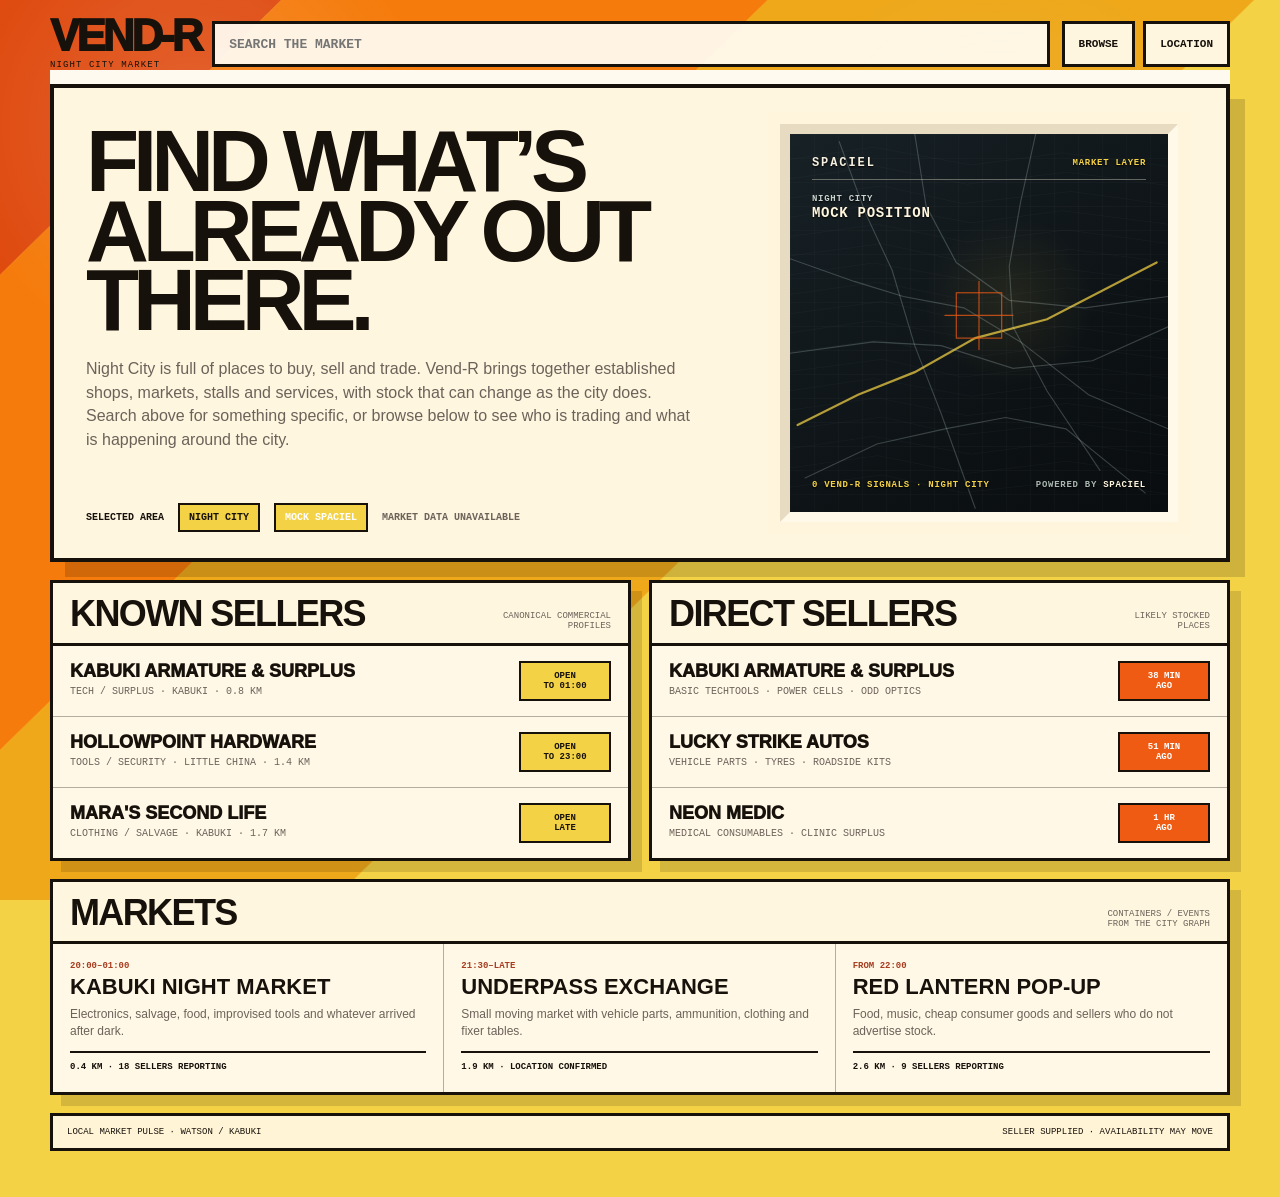
==== commit 2f789a9c: "Anchor Vend-R sticky header and add scroll mask" ====
--- a/web/vendr-live/index.html
+++ b/web/vendr-live/index.html
@@ -164,13 +164,23 @@
 }
 .topbar{
   position:sticky;
-  top:0;
+  top:18px;
   z-index:400;
   display:grid;
   grid-template-columns:auto 1fr auto;
   align-items:center;
   gap:12px;
   margin-bottom:14px;
+}
+.topbar::after{
+  content:"";
+  position:absolute;
+  left:0;
+  right:0;
+  top:100%;
+  height:14px;
+  background:var(--paper);
+  pointer-events:none;
 }
 .brand{
   font-weight:1000;
@@ -1310,6 +1320,7 @@
 }
 @media (max-width:760px){
   .shell{width:min(100% - 22px,680px);padding-top:11px}
+  .topbar{top:11px}
   .topbar{grid-template-columns:1fr auto}
   .inline-search{grid-column:1/-1;grid-row:2}
   .grid-2,.vendor-layout{grid-template-columns:1fr}
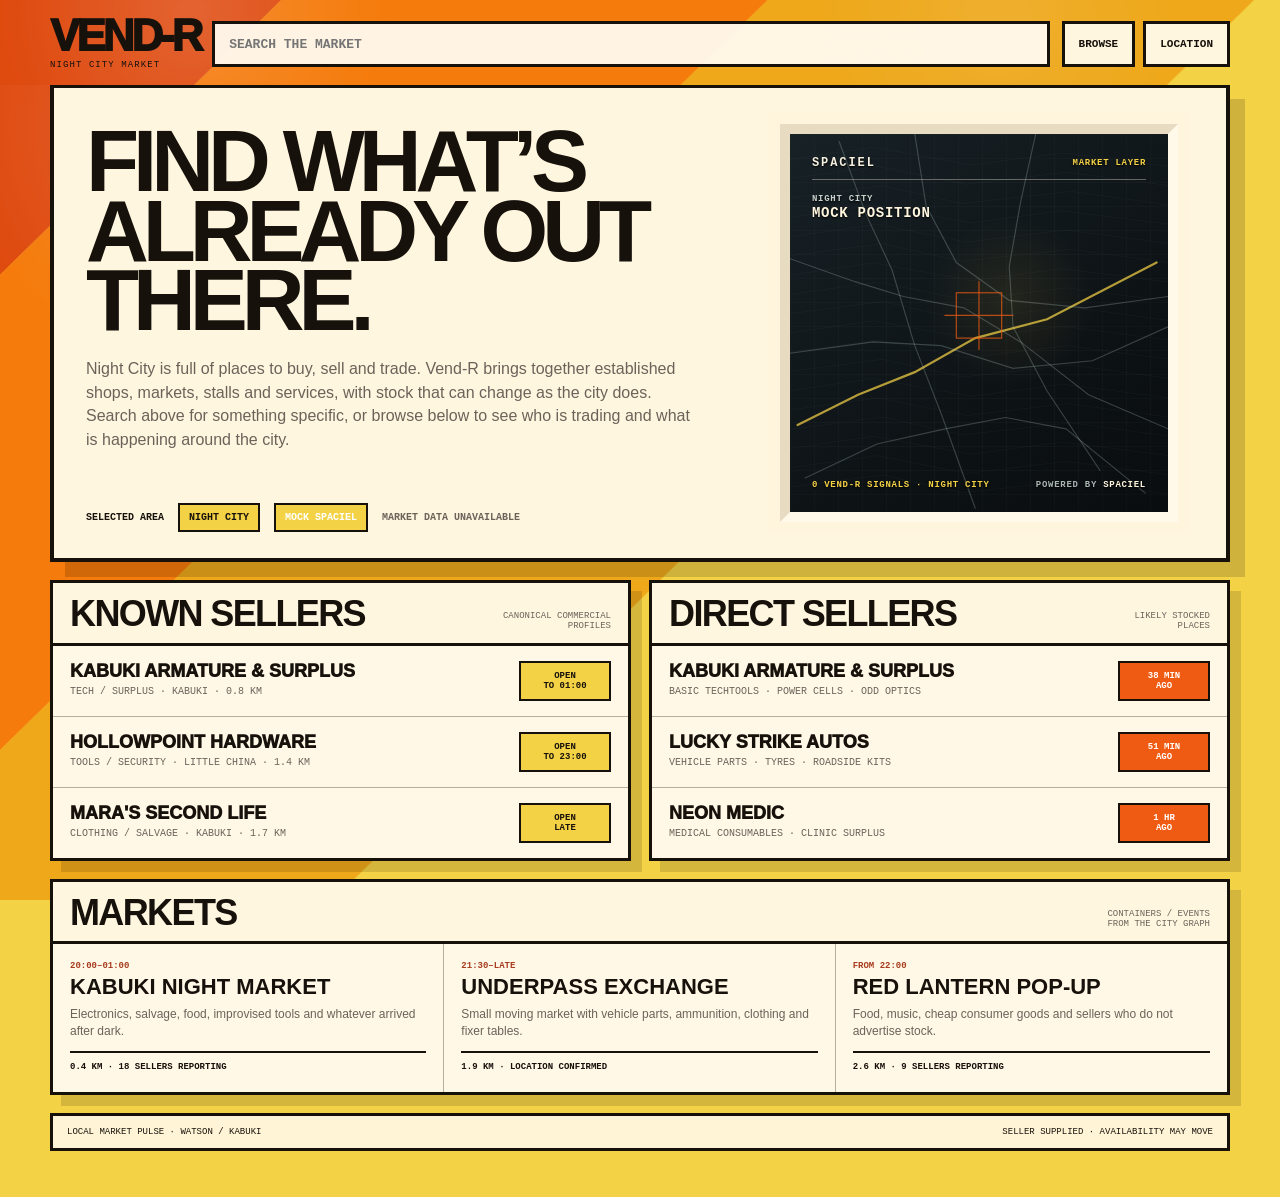
==== commit 9c5fd037: "Mask Vend-R scroll content with live background" ====
--- a/web/vendr-live/index.html
+++ b/web/vendr-live/index.html
@@ -172,15 +172,32 @@
   gap:12px;
   margin-bottom:14px;
 }
-.topbar::after{
+.header-backdrop{
+  position:fixed;
+  top:0;
+  left:0;
+  right:0;
+  height:0;
+  z-index:300;
+  overflow:hidden;
+  pointer-events:none;
+  background:var(--rear-4);
+}
+.header-backdrop .bg-train{
+  position:absolute;
+  inset:0 auto 0 0;
+  width:5000vw;
+  height:100vh;
+  will-change:transform;
+}
+.header-backdrop:after{
   content:"";
   position:absolute;
-  left:0;
-  right:0;
-  top:100%;
-  height:14px;
-  background:var(--paper);
+  inset:0;
   pointer-events:none;
+  background:
+    radial-gradient(circle at 15% 14%, rgba(255,255,255,.14), transparent 18%),
+    radial-gradient(circle at 78% 20%, rgba(255,255,255,.09), transparent 18%);
 }
 .brand{
   font-weight:1000;
@@ -1424,6 +1441,10 @@
 </div>
 
 <div class="app">
+  <div class="header-backdrop" id="headerBackdrop" aria-hidden="true">
+    <div class="bg-train" id="headerBgTrain"></div>
+  </div>
+
   <!-- ========== HOME TEMPLATE ========== -->
   <section class="view active" id="homeView">
     <div class="shell">
@@ -1873,18 +1894,37 @@
 <script>
 /* -------- REPEATING BACK FIELD -------- */
 const bgTrain = document.getElementById('bgTrain');
-for(let i=-3;i<24;i++){
-  const p = document.createElement('div');
-  p.className = 'bg-period';
-  p.style.left = `${i * 204}vw`;
-  p.innerHTML = `
-    <div class="bg-band one"></div>
-    <div class="bg-band two"></div>
-    <div class="bg-band three"></div>
-    <div class="bg-band four"></div>`;
-  bgTrain.appendChild(p);
-}
-bgTrain.style.transform = `translateX(${getComputedStyle(document.documentElement).getPropertyValue('--bg-base')})`;
+const headerBgTrain = document.getElementById('headerBgTrain');
+const headerBackdrop = document.getElementById('headerBackdrop');
+
+function buildBackgroundTrain(train){
+  for(let i=-3;i<24;i++){
+    const p = document.createElement('div');
+    p.className = 'bg-period';
+    p.style.left = `${i * 204}vw`;
+    p.innerHTML = `
+      <div class="bg-band one"></div>
+      <div class="bg-band two"></div>
+      <div class="bg-band three"></div>
+      <div class="bg-band four"></div>`;
+    train.appendChild(p);
+  }
+}
+function setBackgroundTransform(value){
+  bgTrain.style.transform = value;
+  headerBgTrain.style.transform = value;
+}
+function syncHeaderBackdrop(){
+  const activeTopbar = document.querySelector('.view.active .topbar');
+  if(!activeTopbar || !headerBackdrop) return;
+  const bottom = activeTopbar.getBoundingClientRect().bottom;
+  headerBackdrop.style.height = Math.ceil(bottom + 14) + 'px';
+}
+
+buildBackgroundTrain(bgTrain);
+buildBackgroundTrain(headerBgTrain);
+setBackgroundTransform(`translateX(${getComputedStyle(document.documentElement).getPropertyValue('--bg-base')})`);
+requestAnimationFrame(syncHeaderBackdrop);
 
 /* -------- VIEW STATE -------- */
 const homeView = document.getElementById('homeView');
@@ -1970,7 +2010,7 @@
     const bp = Math.min(1, elapsed / BG_DURATION);
     const eased = gentleBackgroundProgress(bp);
     const bgX = bgStart + (bgEnd - bgStart) * eased;
-    bgTrain.style.transform = `translateX(${bgX}vw)`;
+    setBackgroundTransform(`translateX(${bgX}vw)`);
 
     const amberLead = fgX(elapsed, fgSpecs.three);
     if (!swapped && amberLead <= -108){
@@ -1978,6 +2018,7 @@
       Object.entries(allViews).forEach(([name,view])=>view.classList.toggle('active',name===target));
       currentView = target;
       window.scrollTo(0,0);
+      requestAnimationFrame(syncHeaderBackdrop);
     }
 
     const doneFG = elapsed >= fgSpecs.three.delay + fgSpecs.three.duration;
@@ -1989,7 +2030,7 @@
     }
 
     bgStep++;
-    bgTrain.style.transform = `translateX(${BG_BASE - (bgStep * BG_PERIOD)}vw)`;
+    setBackgroundTransform(`translateX(${BG_BASE - (bgStep * BG_PERIOD)}vw)`);
 
     Object.values(panels).forEach(el => el.remove());
     busy = false;
@@ -2938,7 +2979,7 @@
   const readout=document.getElementById('searchSpacielReadout');
   if(readout)readout.textContent=live.length+' LOCAL OFFER'+(live.length===1?'':'S')+' · '+(district||'NIGHT CITY').toUpperCase();
 }
-window.addEventListener('resize',()=>{drawSpaciel();drawSearchSpaciel()});
+window.addEventListener('resize',()=>{drawSpaciel();drawSearchSpaciel();syncHeaderBackdrop()});
 
 document.getElementById('resultsSort').addEventListener('click',e=>{
   const button=e.target.closest('[data-sort]');
@@ -2958,6 +2999,7 @@
     document.getElementById('marketPulse').textContent=(h.profiles||sellers.length)+' seller profiles · '+(h.places||650)+' mapped places · '+(h.catalog_items||1275)+' catalogue items';
     renderHomeDefault();
     drawSpaciel();
+    requestAnimationFrame(syncHeaderBackdrop);
 
     const params=new URLSearchParams(location.search);
     const q=params.get('q');
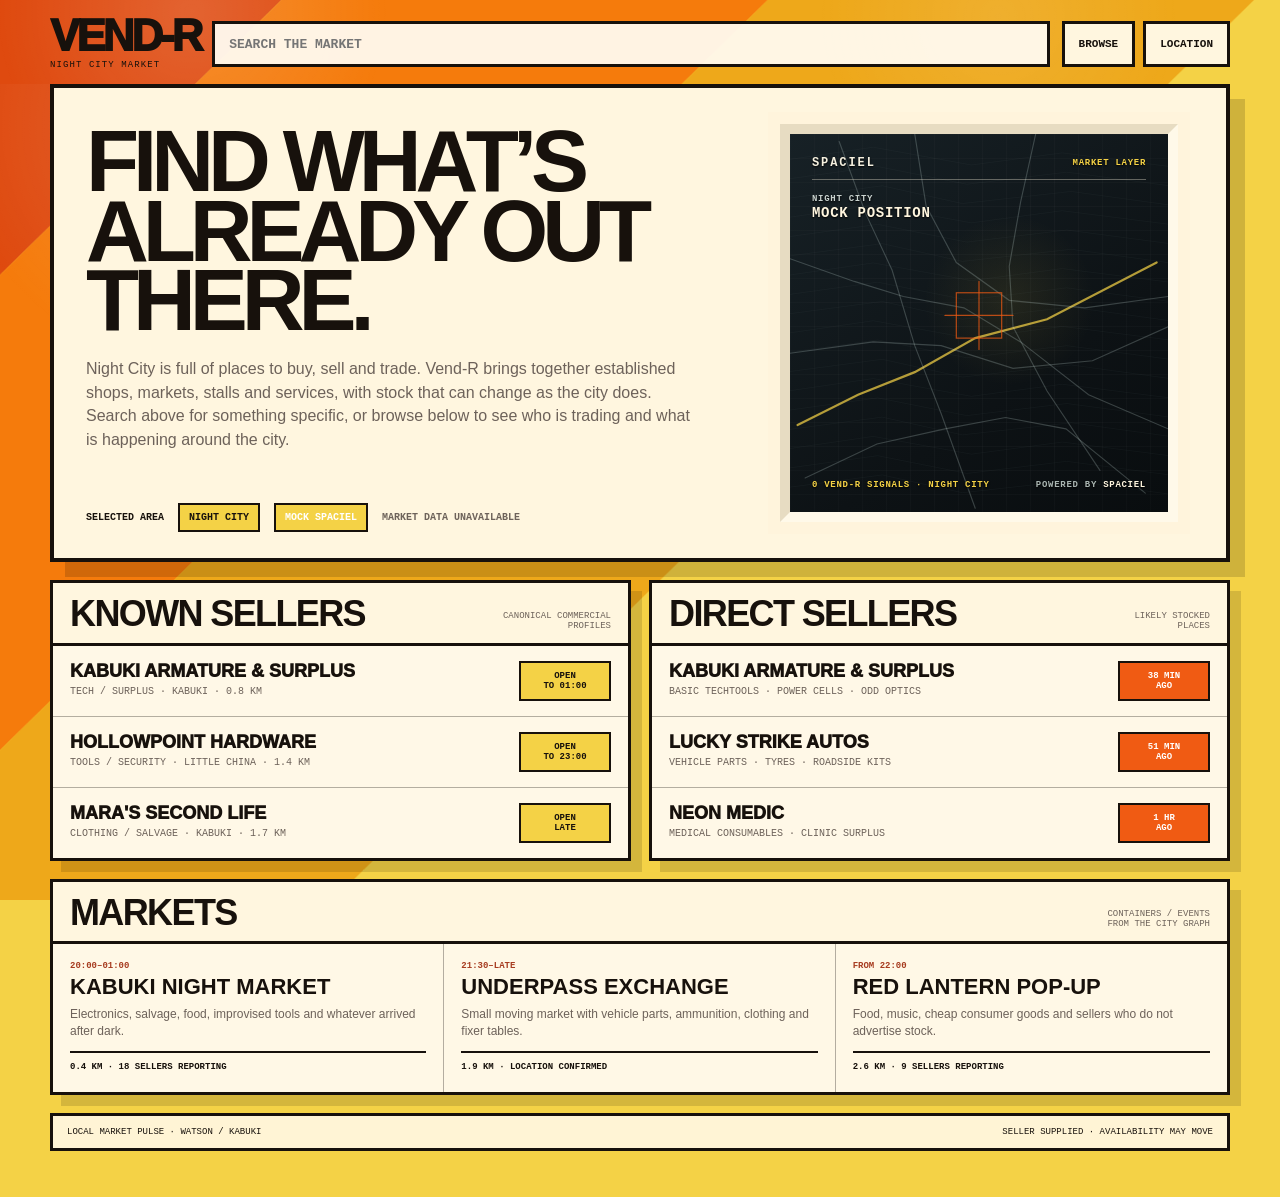
==== commit d99feb2d: "Keep Vend-R header cutoff fixed while scrolling" ====
--- a/web/vendr-live/index.html
+++ b/web/vendr-live/index.html
@@ -373,6 +373,14 @@
   box-shadow:var(--hero-shadow);
   padding:26px;
   margin-bottom:18px;
+}
+.scroll-clipped{
+  clip-path:inset(
+    var(--scroll-clip-top,0px)
+    -24px
+    calc(-1 * var(--scroll-shadow-tail,24px))
+    -24px
+  );
 }
 .home-hero{padding:0;overflow:hidden}
 .home-hero-grid{
@@ -1914,17 +1922,53 @@
   bgTrain.style.transform = value;
   headerBgTrain.style.transform = value;
 }
+function headerCutoff(){
+  const activeTopbar = document.querySelector('.view.active .topbar');
+  if(!activeTopbar) return 0;
+  const stickyTop = parseFloat(getComputedStyle(activeTopbar).top) || 0;
+  return Math.ceil(stickyTop + activeTopbar.offsetHeight + 14);
+}
 function syncHeaderBackdrop(){
-  const activeTopbar = document.querySelector('.view.active .topbar');
-  if(!activeTopbar || !headerBackdrop) return;
-  const bottom = activeTopbar.getBoundingClientRect().bottom;
-  headerBackdrop.style.height = Math.ceil(bottom + 14) + 'px';
-}
+  if(!headerBackdrop) return;
+  headerBackdrop.style.height = headerCutoff() + 'px';
+}
+const scrollClipSelector = '.hero,.panel,.offer-focus,.search-offer-section,.search-empty,.template-note';
+let scrollClipRaf = 0;
+function syncScrollClips(){
+  scrollClipRaf = 0;
+  const cutoff = headerCutoff();
+  if(!cutoff) return;
+  document.querySelectorAll('.view.active ' + scrollClipSelector).forEach(el=>{
+    const rect = el.getBoundingClientRect();
+    const clipTop = cutoff - rect.top;
+    if(clipTop <= 0){
+      el.classList.remove('scroll-clipped');
+      el.style.removeProperty('--scroll-clip-top');
+      el.style.removeProperty('--scroll-shadow-tail');
+      return;
+    }
+    // Keep the normal shadow while enough of the box remains visible.
+    // As the remaining box becomes shallower than the shadow, reduce the
+    // permitted shadow depth with it; when the box reaches the cutoff,
+    // the shadow allowance reaches zero too.
+    const remainingBody = Math.max(0, rect.height - clipTop);
+    const clipped = Math.min(rect.height, clipTop);
+    const shadowTail = Math.min(24, remainingBody);
+    el.classList.add('scroll-clipped');
+    el.style.setProperty('--scroll-clip-top', clipped + 'px');
+    el.style.setProperty('--scroll-shadow-tail', shadowTail + 'px');
+  });
+}
+function queueScrollClip(){
+  if(scrollClipRaf) return;
+  scrollClipRaf = requestAnimationFrame(syncScrollClips);
+}
+window.addEventListener('scroll', queueScrollClip, {passive:true});
 
 buildBackgroundTrain(bgTrain);
 buildBackgroundTrain(headerBgTrain);
 setBackgroundTransform(`translateX(${getComputedStyle(document.documentElement).getPropertyValue('--bg-base')})`);
-requestAnimationFrame(syncHeaderBackdrop);
+requestAnimationFrame(()=>{syncHeaderBackdrop();syncScrollClips()});
 
 /* -------- VIEW STATE -------- */
 const homeView = document.getElementById('homeView');
@@ -2018,7 +2062,7 @@
       Object.entries(allViews).forEach(([name,view])=>view.classList.toggle('active',name===target));
       currentView = target;
       window.scrollTo(0,0);
-      requestAnimationFrame(syncHeaderBackdrop);
+      requestAnimationFrame(()=>{syncHeaderBackdrop();syncScrollClips()});
     }
 
     const doneFG = elapsed >= fgSpecs.three.delay + fgSpecs.three.duration;
@@ -2979,7 +3023,7 @@
   const readout=document.getElementById('searchSpacielReadout');
   if(readout)readout.textContent=live.length+' LOCAL OFFER'+(live.length===1?'':'S')+' · '+(district||'NIGHT CITY').toUpperCase();
 }
-window.addEventListener('resize',()=>{drawSpaciel();drawSearchSpaciel();syncHeaderBackdrop()});
+window.addEventListener('resize',()=>{drawSpaciel();drawSearchSpaciel();syncHeaderBackdrop();syncScrollClips()});
 
 document.getElementById('resultsSort').addEventListener('click',e=>{
   const button=e.target.closest('[data-sort]');
@@ -2999,7 +3043,7 @@
     document.getElementById('marketPulse').textContent=(h.profiles||sellers.length)+' seller profiles · '+(h.places||650)+' mapped places · '+(h.catalog_items||1275)+' catalogue items';
     renderHomeDefault();
     drawSpaciel();
-    requestAnimationFrame(syncHeaderBackdrop);
+    requestAnimationFrame(()=>{syncHeaderBackdrop();syncScrollClips()});
 
     const params=new URLSearchParams(location.search);
     const q=params.get('q');
